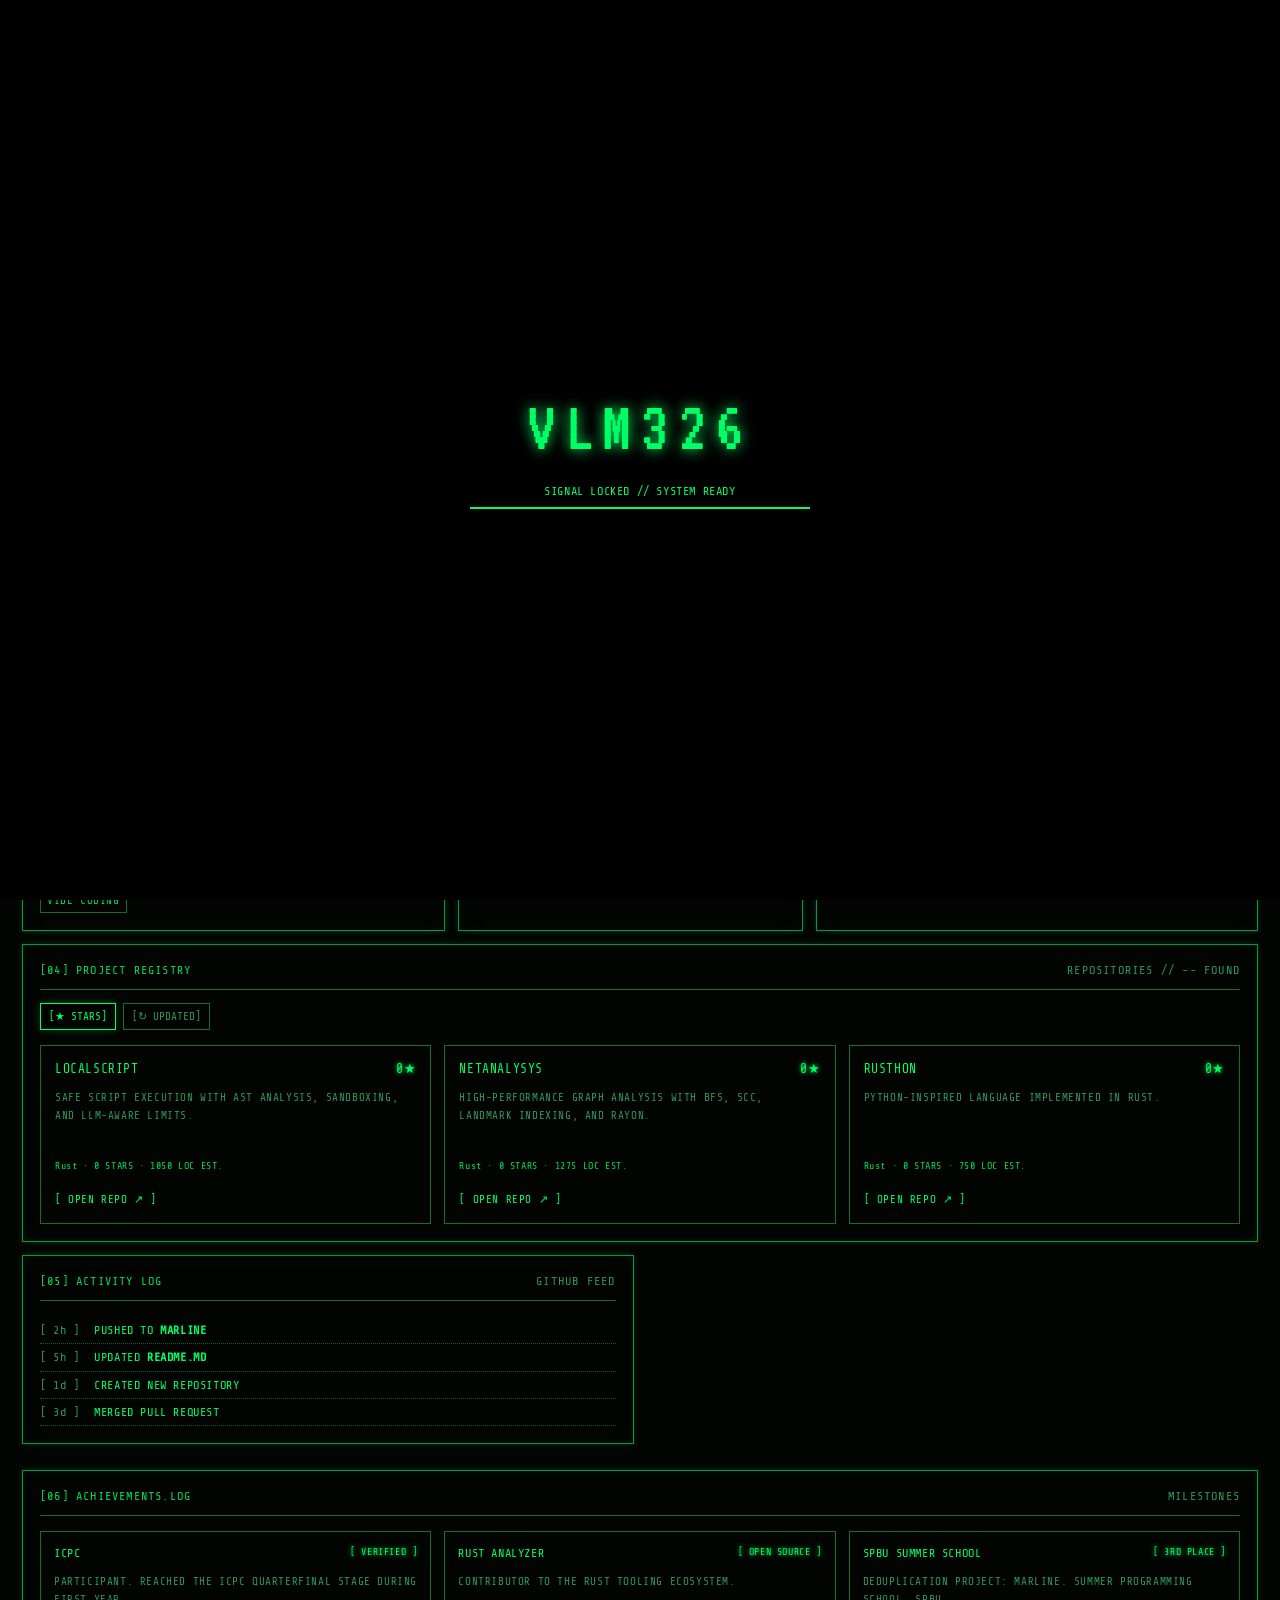
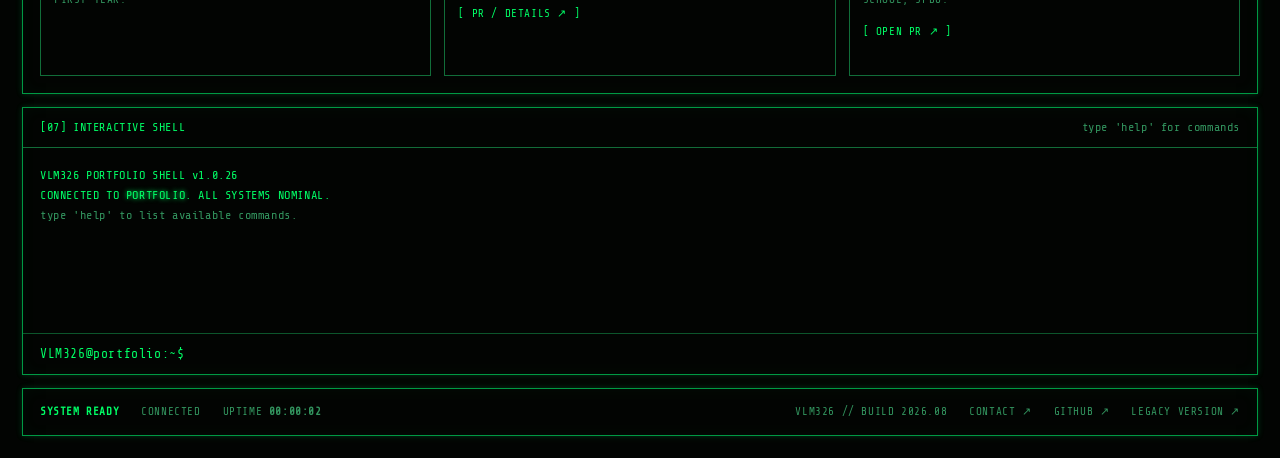
==== frontend/index.html @ 7be4714b "Build CRT terminal portfolio experience" ====
<!doctype html>
<html lang="en">

<head>
    <meta charset="UTF-8">
    <meta name="viewport" content="width=device-width, initial-scale=1.0">
    <meta name="theme-color" content="#020402">
    <title>VLM326 // PORTFOLIO TERMINAL</title>
    <link rel="preconnect" href="https://fonts.googleapis.com">
    <link rel="preconnect" href="https://fonts.gstatic.com" crossorigin>
    <link href="https://fonts.googleapis.com/css2?family=Share+Tech+Mono&family=VT323&display=swap" rel="stylesheet">
    <link rel="stylesheet" href="terminal.css">
</head>

<body>
    <div class="boot" id="boot" aria-label="System boot sequence">
        <div class="boot__logo">VLM326</div>
        <div class="boot__line" id="bootLine">INITIALIZING DISPLAY...</div>
        <div class="boot__bar"><span></span></div>
    </div>

    <main class="crt-shell" id="top">
        <div class="crt-shell__glass" aria-hidden="true"></div>
        <div class="crt-shell__noise" aria-hidden="true"></div>
        <div class="screen">
            <header class="topbar terminal-box">
                <div class="topbar__meta">
                    <span>VLM326 WORKSTATION</span>
                    <span>TTY0 // SECURE LINK</span>
                </div>
                <div class="topbar__brand" aria-label="VLM326 portfolio">VLM326</div>
                <div class="topbar__status"><i class="status-dot"></i> ONLINE <span class="hide-small">//</span> <span
                        id="clock">00:00:00</span> <a class="legacy-link" href="legacy/">LEGACY VERSION</a></div>
            </header>

            <section class="hero terminal-box" id="about">
                <div class="hero__identity">
                    <div class="eyebrow">[ SYSTEM PROFILE / USER 326 ]</div>
                    <pre class="ascii-name" aria-label="VLM326">
 █████   █████ █████       ██████   ██████  ████████   ████████   ████████ 
▒▒███   ▒▒███ ▒▒███       ▒▒██████ ██████  ███▒▒▒▒███ ███▒▒▒▒███ ███▒▒▒▒███
 ▒███    ▒███  ▒███        ▒███▒█████▒███ ▒▒▒    ▒███▒▒▒    ▒███▒███   ▒▒▒ 
 ▒███    ▒███  ▒███        ▒███▒▒███ ▒███    ██████▒    ███████ ▒█████████ 
 ▒▒███   ███   ▒███        ▒███ ▒▒▒  ▒███   ▒▒▒▒▒▒███  ███▒▒▒▒  ▒███▒▒▒▒███
  ▒▒▒█████▒    ▒███      █ ▒███      ▒███  ███   ▒███ ███      █▒███   ▒███
    ▒▒███      ███████████ █████     █████▒▒████████ ▒██████████▒▒████████ 
     ▒▒▒      ▒▒▒▒▒▒▒▒▒▒▒ ▒▒▒▒▒     ▒▒▒▒▒  ▒▒▒▒▒▒▒▒  ▒▒▒▒▒▒▒▒▒▒  ▒▒▒▒▒▒▒▒  
                                                                           
                                                                           
                                                                           </pre>
                    <p class="hero__role">RUST DEVELOPER <span>/</span> RESEARCHER <span>/</span> LINUX ENTHUSIAST</p>
                    <p class="hero__copy">SYSTEMS SOFTWARE, LANGUAGE TOOLS, AND STORAGE RESEARCH.<br>BUILDING SMALL
                        MACHINES THAT DO ONE THING WELL.</p>
                    <div class="hero__actions">
                        <a href="#projects" class="terminal-button">[ VIEW PROJECTS ]</a>
                        <a href="https://github.com/Vlm326" target="_blank" rel="noreferrer"
                            class="terminal-button terminal-button--quiet">[ GITHUB ↗ ]</a>
                    </div>
                </div>
                <div class="stats" aria-label="GitHub statistics">
                    <div class="panel-title">GITHUB / REMOTE STATUS</div>
                    <dl>
                        <div>
                            <dt>CONNECTION</dt>
                            <dd class="live-value">ONLINE</dd>
                        </div>
                        <div>
                            <dt>REPOSITORIES</dt>
                            <dd id="repoCount">--</dd>
                        </div>
                        <div>
                            <dt>FOLLOWERS</dt>
                            <dd id="followers">--</dd>
                        </div>
                        <div>
                            <dt>PUBLIC GISTS</dt>
                            <dd id="gists">--</dd>
                        </div>
                        <div>
                            <dt>LAST SYNC</dt>
                            <dd id="lastSync">03/08/2026</dd>
                        </div>
                    </dl>
                    <div class="stats__footer"><span class="pulse"></span> API CACHE: <span
                            id="apiState">CONNECTING</span></div>
                </div>
            </section>

            <nav class="menu terminal-box" aria-label="Terminal navigation">
                <div class="panel-title">COMMAND INDEX</div>
                <div class="menu__items">
                    <a href="#about"><b>[1]</b> ABOUT</a>
                    <a href="#projects"><b>[2]</b> PROJECTS</a>
                    <a href="#skills"><b>[4]</b> SKILLS</a>
                    <a href="#activity"><b>[5]</b> ACTIVITY</a>
                    <a href="#achievements"><b>[6]</b> ACHIEVEMENTS</a>
                    <a href="#contact"><b>[7]</b> CONTACT</a>
                    <a href="#terminal"><b>[8]</b> TERMINAL</a>
                </div>
            </nav>

            <div class="dashboard-grid">
                <section class="panel terminal-box" id="skills">
                    <div class="panel-title">[01] SYSTEM INFO</div>
                    <div class="key-value">
                        <p><span>HOSTNAME</span> portfolio</p>
                        <p><span>USER</span> VLM326</p>
                        <p><span>SHELL</span> zsh</p>
                        <p><span>OS</span> Fedora Linux</p>
                        <p><span>EDITOR</span> VS Code</p>
                        <p><span>LOCATION</span> Saint Petersburg</p>
                    </div>
                    <div class="subheading">LANGUAGES / TOOLS</div>
                    <div class="skill-list">
                        <span>RUST</span><span>C</span><span>GO</span><span>PYTHON</span><span>KOTLIN</span><span>OCAML</span><span>SQL</span><span>VIBE
                            CODING</span>
                    </div>
                </section>

                <section class="panel monitor terminal-box" aria-label="Developer monitor">
                    <div class="panel-title">[02] DEVELOPER MONITOR</div>
                    <div class="monitor-grid">
                        <div><span>GITHUB ACTIVITY</span><b id="monitorActivity">SYNCING</b></div>
                        <div><span>LAST COMMIT</span><b id="lastCommit">--</b></div>
                        <div><span>CONTRIBUTIONS</span><b id="contributions">PUBLIC FEED</b></div>
                        <div><span>REPOSITORIES</span><b id="monitorRepos">--</b></div>
                        <div><span>API CACHE</span><b id="monitorCache">COLD</b></div>
                        <div><span>UPTIME</span><b id="uptime">000:00:00:00</b></div>
                    </div>
                    <div class="monitor__readout"><span>REMOTE: github.com/Vlm326</span><strong
                            id="monitorSync">WAITING</strong></div>
                </section>

                <section class="panel terminal-box about-panel">
                    <div class="panel-title">[03] ABOUT.TXT</div>
                    <p>SOFTWARE ENGINEERING STUDENT. I LIKE FAST CODE, CLEAR ABSTRACTIONS, AND UNIX SYSTEMS THAT CAN BE
                        EXPLAINED LINE BY LINE.</p>
                    <p class="dim">CURRENTLY EXPLORING:</p>
                    <ul class="prompt-list">
                        <li>FILE SYSTEMS &amp; DEDUPLICATION</li>
                        <li>COMPILER CONSTRUCTION</li>
                        <li>PARALLEL ALGORITHMS</li>
                    </ul>
                </section>
            </div>

            <section class="section-block terminal-box" id="projects">
                <div class="section-heading"><span>[04] PROJECT REGISTRY</span><span class="dim">REPOSITORIES // <span
                            id="projectCount">--</span> FOUND</span></div>
                <div class="registry-controls" role="group" aria-label="Project sorting"><button
                        class="sort-button is-active" data-sort="stars">[★ STARS]</button><button class="sort-button"
                        data-sort="updated">[↻ UPDATED]</button></div>
                <div class="project-grid" id="projectGrid">
                    <article class="project-card">
                        <div class="project-card__top"><span>LOCAL_SCRIPT</span><span class="live-value">ACTIVE</span>
                        </div>
                        <p>SAFE SCRIPT EXECUTION WITH AST ANALYSIS, SANDBOXING, AND LLM-AWARE LIMITS.</p>
                        <div class="project-card__tags">RUST · PYTHON · LUA</div><a
                            href="https://github.com/Vlm326/LocalScript" target="_blank" rel="noreferrer">[ OPEN REPO ↗
                            ]</a>
                    </article>
                    <article class="project-card">
                        <div class="project-card__top"><span>NETANALYSIS</span><span class="live-value">STABLE</span>
                        </div>
                        <p>HIGH-PERFORMANCE GRAPH ANALYSIS WITH BFS, SCC, LANDMARK INDEXING, AND RAYON.</p>
                        <div class="project-card__tags">RUST · RAYON · GRAPHS</div><a
                            href="https://github.com/Vlm326/NetAnalysys" target="_blank" rel="noreferrer">[ OPEN REPO ↗
                            ]</a>
                    </article>
                    <article class="project-card">
                        <div class="project-card__top"><span>RUSTHON</span><span class="live-value">BUILDING</span>
                        </div>
                        <p>PYTHON-INSPIRED LANGUAGE IMPLEMENTED IN RUST. LEXER, PARSER, AST, INTERPRETER.</p>
                        <div class="project-card__tags">RUST · PARSER · AST</div><a
                            href="https://github.com/Vlm326/Rusthon" target="_blank" rel="noreferrer">[ OPEN REPO ↗
                            ]</a>
                    </article>
                </div>
            </section>

            <div class="lower-grid">
                <section class="section-block terminal-box" id="activity">
                    <div class="section-heading"><span>[05] ACTIVITY LOG</span><span class="dim">GITHUB FEED</span>
                    </div>
                    <div class="activity" id="activityFeed">
                        <p><time>[ 2h ]</time> PUSHED TO <b>MARLINE</b></p>
                        <p><time>[ 5h ]</time> UPDATED <b>README.MD</b></p>
                        <p><time>[ 1d ]</time> CREATED NEW REPOSITORY</p>
                        <p><time>[ 3d ]</time> MERGED PULL REQUEST</p>
                    </div>
                </section>
                <section class="section-block terminal-box achievements" id="achievements">
                    <div class="section-heading"><span>[06] ACHIEVEMENTS.LOG</span><span class="dim">MILESTONES</span>
                    </div>
                    <div class="achievement-list">
                        <article>
                            <div class="achievement-title"><span>ICPC</span><span class="live-value">[ VERIFIED ]</span>
                            </div>
                            <p>PARTICIPANT. REACHED THE ICPC QUARTERFINAL STAGE DURING FIRST YEAR.</p>
                        </article>
                        <article>
                            <div class="achievement-title"><span>RUST ANALYZER</span><span class="live-value">[ OPEN
                                    SOURCE ]</span></div>
                            <p>CONTRIBUTOR TO THE RUST TOOLING ECOSYSTEM.</p><a
                                href="https://github.com/rust-lang/rust-analyzer/pulls?q=is%3Apr+author%3AVlm326"
                                target="_blank" rel="noreferrer">[ PR / DETAILS ↗ ]</a>
                        </article>
                        <article>
                            <div class="achievement-title"><span>SPBU SUMMER SCHOOL</span><span class="live-value">[ 3RD
                                    PLACE ]</span></div>
                            <p>DEDUPLICATION PROJECT: MARLINE. SUMMER PROGRAMMING SCHOOL, SPBU.</p><a
                                href="https://github.com/admitrievtsev/marline/pull/2" target="_blank"
                                rel="noreferrer">[ OPEN PR ↗ ]</a>
                        </article>
                    </div>
                </section>
            </div>

            <section class="terminal-window terminal-box" id="terminal">
                <div class="terminal-window__bar"><span>[07] INTERACTIVE SHELL</span><span class="dim">type 'help' for
                        commands</span></div>
                <div class="terminal-output" id="terminalOutput" aria-live="polite">
                    <p>VLM326 PORTFOLIO SHELL v1.0.26</p>
                    <p>CONNECTED TO <span class="live-value">PORTFOLIO</span>. ALL SYSTEMS NOMINAL.</p>
                    <p class="dim">type 'help' to list available commands.</p>
                </div>
                <form class="terminal-input" id="terminalForm"><label
                        for="commandInput">VLM326@portfolio:~$</label><input id="commandInput" autocomplete="off"
                        spellcheck="false" aria-label="Terminal command"><span class="fake-cursor"
                        aria-hidden="true"></span></form>
            </section>

            <footer class="footer terminal-box" id="contact">
                <div><strong>SYSTEM READY</strong><span>CONNECTED</span><span>UPTIME <b
                            id="footerUptime">000:00:00</b></span></div>
                <div><span>VLM326 // BUILD 2026.08</span><a href="mailto:morozvv75@gmail.com">CONTACT ↗</a><a
                        href="https://github.com/Vlm326" target="_blank" rel="noreferrer">GITHUB ↗</a><a
                        href="legacy/">LEGACY VERSION ↗</a></div>
            </footer>
        </div>
    </main>
    <script src="app.js"></script>
</body>

</html>
---- frontend/terminal.css ----
:root {
    --bg: #020402;
    --screen: #061009;
    --green: #00ff66;
    --green-2: #00dd55;
    --line: #009944;
    --dim: #32945e;
    --glow: rgba(0, 255, 120, .25);
    font-family: "Share Tech Mono", ui-monospace, monospace;
    color: var(--green)
}

* {
    box-sizing: border-box
}

html {
    scroll-behavior: smooth
}

body {
    margin: 0;
    background: #000;
    color: var(--green);
    font-size: 15px;
    line-height: 1.4;
    letter-spacing: .04em
}

a {
    color: inherit;
    text-decoration: none
}

button,
input {
    font: inherit;
    color: inherit
}

.boot {
    position: fixed;
    z-index: 20;
    inset: 0;
    background: #000;
    display: grid;
    place-content: center;
    padding: 24px;
    color: var(--green);
    transition: opacity .7s, visibility .7s
}

.boot.is-hidden {
    opacity: 0;
    visibility: hidden
}

.boot__logo {
    font: 72px VT323, monospace;
    text-align: center;
    text-shadow: 0 0 14px var(--green);
    letter-spacing: .12em
}

.boot__line {
    margin: 20px 0 8px;
    text-align: center;
    font-size: 12px
}

.boot__bar {
    height: 2px;
    background: #063b1c;
    width: min(340px, 70vw)
}

.boot__bar span {
    display: block;
    height: 100%;
    background: var(--green);
    width: 0;
    animation: bootbar 2.1s steps(10) forwards
}

.crt-shell {
    min-height: 100vh;
    padding: 22px;
    background: var(--bg);
    position: relative;
    overflow: hidden
}

.crt-shell__glass,
.crt-shell__noise {
    position: fixed;
    inset: 0;
    pointer-events: none;
    z-index: 10
}

.crt-shell__glass {
    box-shadow: inset 0 0 12vw #000, inset 0 0 2px var(--green);
    border-radius: 3% / 2%;
    background: radial-gradient(ellipse at center, transparent 58%, rgba(0, 0, 0, .42) 100%);
    opacity: .8
}

.crt-shell__noise {
    opacity: .06;
    background: repeating-linear-gradient(0deg, transparent 0 2px, #baffca 3px, transparent 4px);
    mix-blend-mode: screen;
    animation: scan 8s linear infinite
}

.screen {
    position: relative;
    max-width: 1480px;
    margin: auto;
    animation: flicker 7s infinite
}

.terminal-box {
    border: 1px solid var(--line);
    box-shadow: 0 0 7px rgba(0, 255, 102, .12), inset 0 0 16px rgba(0, 255, 102, .035);
    position: relative
}

.terminal-box:before {
    content: "";
    position: absolute;
    inset: -1px;
    pointer-events: none;
    box-shadow: 0 0 5px var(--glow);
    opacity: .35
}

.topbar {
    min-height: 73px;
    padding: 11px 18px;
    display: grid;
    grid-template-columns: 1fr auto 1fr;
    align-items: center
}

.topbar__meta,
.topbar__status {
    font-size: 11px;
    color: var(--dim);
    display: flex;
    gap: 9px;
    align-items: center
}

.topbar__status {
    justify-content: flex-end
}

.topbar__brand {
    font: 42px VT323, monospace;
    letter-spacing: .16em;
    text-shadow: 0 0 8px var(--green)
}

.status-dot,
.pulse {
    width: 7px;
    height: 7px;
    border-radius: 50%;
    background: var(--green);
    box-shadow: 0 0 7px var(--green);
    display: inline-block;
    animation: blink 1.5s steps(2) infinite
}

.hero {
    margin-top: 13px;
    padding: 24px;
    display: grid;
    grid-template-columns: minmax(0, 1.55fr) minmax(260px, .75fr);
    gap: 36px;
    min-height: 316px
}

.eyebrow,
.panel-title,
.section-heading {
    font-size: 12px;
    color: var(--green-2);
    letter-spacing: .1em
}

.ascii-name {
    font: clamp(8px, 1.1vw, 16px)/1.05 "Share Tech Mono", monospace;
    color: var(--green);
    text-shadow: 0 0 9px var(--green);
    margin: 22px 0 17px;
    white-space: pre;
    overflow: hidden
}

.hero__role {
    font-size: 15px;
    letter-spacing: .12em
}

.hero__role span {
    color: var(--dim);
    margin: 0 7px
}

.hero__copy {
    font-size: 12px;
    color: var(--dim);
    line-height: 1.75;
    margin-top: 22px
}

.hero__actions {
    display: flex;
    gap: 20px;
    margin-top: 25px
}

.terminal-button {
    display: inline-block;
    border: 1px solid var(--line);
    padding: 7px 13px;
    font-size: 12px;
    transition: .15s
}

.terminal-button:hover,
.terminal-button:focus,
.menu a:hover,
.menu a:focus {
    background: var(--green);
    color: var(--bg);
    box-shadow: 0 0 14px var(--glow);
    outline: none
}

.terminal-button--quiet {
    color: var(--dim);
    border-color: #126f3b
}

.stats {
    border-left: 1px dashed #147a40;
    padding-left: 25px
}

.stats dl {
    margin: 20px 0 25px
}

.stats dl div {
    display: flex;
    justify-content: space-between;
    border-bottom: 1px dotted #105b30;
    padding: 6px 0;
    font-size: 12px
}

.stats dt {
    color: var(--dim)
}

.stats dd {
    margin: 0
}

.live-value {
    color: var(--green);
    text-shadow: 0 0 5px var(--green)
}

.stats__footer {
    font-size: 11px;
    color: var(--dim)
}

.pulse {
    margin-right: 7px
}

.menu {
    margin-top: 13px;
    padding: 13px 18px;
    display: flex;
    align-items: center;
    gap: 30px
}

.menu__items {
    display: flex;
    gap: 24px;
    flex-wrap: wrap;
    font-size: 12px
}

.menu a {
    padding: 3px 5px;
    color: var(--green-2)
}

.menu a b {
    color: var(--dim);
    margin-right: 5px
}

.dashboard-grid {
    display: grid;
    grid-template-columns: 1.1fr .9fr 1.15fr;
    gap: 13px;
    margin-top: 13px
}

.panel {
    padding: 17px;
    min-height: 275px
}

.key-value {
    margin: 17px 0
}

.key-value p {
    display: flex;
    justify-content: space-between;
    border-bottom: 1px dotted #105b30;
    margin: 0;
    padding: 4px 0;
    font-size: 12px
}

.key-value span,
.dim {
    color: var(--dim)
}

.subheading {
    font-size: 11px;
    color: var(--dim);
    border-top: 1px solid #126c38;
    padding-top: 13px
}

.skill-list {
    display: flex;
    flex-wrap: wrap;
    gap: 7px;
    margin-top: 10px;
    color: var(--green-2);
    font-size: 11px
}

.skill-list span {
    border: 1px solid #126c38;
    padding: 3px 6px
}

.meter {
    margin: 19px 0
}

.meter div {
    display: flex;
    justify-content: space-between;
    font-size: 12px
}

.meter b {
    font-weight: normal;
    color: var(--green-2)
}

progress {
    display: block;
    width: 100%;
    height: 10px;
    margin-top: 5px;
    border: 1px solid #126c38;
    background: #031a0c;
    accent-color: var(--green)
}

progress::-webkit-progress-bar {
    background: #031a0c
}

progress::-webkit-progress-value {
    background: var(--green);
    box-shadow: 0 0 7px var(--green)
}

.monitor__readout {
    display: flex;
    justify-content: space-between;
    font-size: 11px;
    margin-top: 15px;
    color: var(--dim)
}

.monitor__readout strong {
    color: var(--green);
    font-weight: normal
}

.about-panel p {
    font-size: 12px;
    margin: 18px 0;
    line-height: 1.7
}

.prompt-list {
    padding-left: 18px;
    color: var(--green-2);
    font-size: 12px;
    line-height: 2
}

.prompt-list li::marker {
    content: ">  ";
    color: var(--dim)
}

.section-block {
    margin-top: 13px;
    padding: 17px
}

.section-heading {
    display: flex;
    justify-content: space-between;
    border-bottom: 1px solid #126c38;
    padding-bottom: 10px
}

.project-grid {
    display: grid;
    grid-template-columns: repeat(3, 1fr);
    gap: 13px;
    margin-top: 15px
}

.project-card {
    border: 1px solid #116d39;
    padding: 14px;
    min-height: 175px;
    transition: .2s
}

.project-card:hover {
    border-color: var(--green);
    box-shadow: 0 0 14px var(--glow);
    transform: translateY(-2px)
}

.project-card__top {
    display: flex;
    justify-content: space-between;
    font-size: 13px
}

.project-card p {
    color: var(--dim);
    font-size: 11px;
    line-height: 1.65;
    min-height: 55px
}

.project-card__tags {
    font-size: 10px;
    color: var(--green-2);
    margin: 15px 0
}

.project-card a {
    font-size: 11px
}

.lower-grid {
    display: grid;
    grid-template-columns: 1fr 1fr;
    gap: 13px
}

.tree {
    margin-top: 16px;
    display: grid;
    gap: 6px;
    font-size: 12px
}

.tree-row {
    background: none;
    border: 0;
    text-align: left;
    color: var(--green-2);
    padding: 1px 0;
    cursor: pointer
}

.tree-row:hover {
    color: var(--green);
    text-shadow: 0 0 7px var(--green)
}

.tree-row--folder {
    color: var(--green);
    font-weight: bold
}

.activity {
    font-size: 12px;
    margin-top: 16px;
    line-height: 2.2
}

.activity p {
    border-bottom: 1px dotted #105b30;
    margin: 0
}

.activity time {
    color: var(--dim);
    margin-right: 8px
}

.terminal-window {
    margin-top: 13px;
    min-height: 260px;
    padding: 0
}

.terminal-window__bar {
    display: flex;
    justify-content: space-between;
    padding: 11px 17px;
    border-bottom: 1px solid #126c38;
    font-size: 12px
}

.terminal-output {
    padding: 16px 17px 6px;
    min-height: 185px;
    font-size: 12px
}

.terminal-output p {
    margin: 3px 0
}

.terminal-input {
    display: flex;
    padding: 10px 17px;
    border-top: 1px solid #0c552b;
    align-items: center;
    font-size: 13px;
    cursor: text
}

.terminal-input label {
    white-space: nowrap
}

.terminal-input input {
    background: none;
    border: 0;
    outline: 0;
    min-width: 0;
    flex: 1;
    margin-left: 8px;
    color: var(--green);
    caret-color: var(--green);
    text-transform: lowercase
}

.fake-cursor {
    width: 8px;
    height: 16px;
    background: var(--green);
    display: none;
    animation: blink 1s steps(2) infinite
}

.footer {
    display: flex;
    justify-content: space-between;
    gap: 20px;
    margin-top: 13px;
    padding: 15px 17px;
    font-size: 11px;
    color: var(--dim)
}

.footer div {
    display: flex;
    gap: 22px;
    flex-wrap: wrap
}

.footer strong {
    color: var(--green)
}

.footer a:hover {
    color: var(--green);
    text-shadow: 0 0 5px var(--green)
}

@keyframes bootbar {
    to {
        width: 100%
    }
}

@keyframes blink {
    50% {
        opacity: 0
    }
}

@keyframes flicker {

    0%,
    100% {
        opacity: 1
    }

    49% {
        opacity: .985
    }

    50% {
        opacity: .97
    }

    51% {
        opacity: 1
    }

    75% {
        opacity: .99
    }
}

@keyframes scan {
    to {
        background-position: 0 100px
    }
}

@media (prefers-reduced-motion:reduce) {

    *,
    *:before,
    *:after {
        animation-duration: .01ms !important;
        animation-iteration-count: 1 !important;
        scroll-behavior: auto !important
    }
}

@media(max-width:850px) {
    .crt-shell {
        padding: 10px
    }

    .topbar {
        grid-template-columns: 1fr auto;
        gap: 5px
    }

    .topbar__meta {
        grid-column: 1/-1;
        justify-content: space-between
    }

    .topbar__brand {
        font-size: 36px
    }

    .hero {
        grid-template-columns: 1fr;
        gap: 20px
    }

    .stats {
        border-left: 0;
        border-top: 1px dashed #147a40;
        padding: 17px 0 0
    }

    .dashboard-grid,
    .project-grid {
        grid-template-columns: 1fr
    }

    .panel {
        min-height: auto
    }

    .menu {
        display: block
    }

    .menu__items {
        margin-top: 10px;
        gap: 9px 15px
    }

    .lower-grid {
        grid-template-columns: 1fr
    }

    .ascii-name {
        font-size: clamp(5px, 1.5vw, 12px)
    }

    .footer {
        display: block
    }

    .footer div+div {
        margin-top: 10px
    }
}

@media(max-width:480px) {
    body {
        font-size: 13px
    }

    .crt-shell {
        padding: 5px
    }

    .topbar {
        padding: 9px 10px
    }

    .topbar__meta {
        font-size: 9px
    }

    .topbar__brand {
        font-size: 31px
    }

    .hero,
    .section-block,
    .panel {
        padding: 13px
    }

    .hero__role {
        font-size: 11px;
        line-height: 1.8
    }

    .hero__role span {
        margin: 0 2px
    }

    .hero__actions {
        gap: 7px;
        flex-wrap: wrap
    }

    .menu {
        padding: 11px
    }

    .menu__items {
        display: grid;
        grid-template-columns: 1fr 1fr
    }

    .section-heading {
        font-size: 10px
    }

    .section-heading .dim {
        display: none
    }

    .terminal-window__bar {
        font-size: 10px
    }

    .terminal-window__bar .dim {
        display: none
    }

    .footer div {
        gap: 10px
    }

    .hide-small {
        display: none
    }
}

.legacy-link {
    color: var(--dim);
    font-size: 10px;
    margin-left: 8px;
    border-bottom: 1px dotted var(--dim)
}

.legacy-link:hover {
    color: var(--green);
    text-shadow: 0 0 6px var(--green)
}

.monitor-grid {
    display: grid;
    grid-template-columns: 1fr 1fr;
    gap: 0 15px;
    margin-top: 15px
}

.monitor-grid div {
    display: flex;
    flex-direction: column;
    gap: 3px;
    min-width: 0;
    padding: 9px 0;
    border-bottom: 1px dotted #105b30
}

.monitor-grid span {
    color: var(--dim);
    font-size: 10px
}

.monitor-grid b {
    overflow: hidden;
    color: var(--green-2);
    font-size: 12px;
    font-weight: normal;
    text-overflow: ellipsis;
    white-space: nowrap
}

.registry-controls {
    display: flex;
    flex-wrap: wrap;
    gap: 7px;
    margin-top: 13px
}

.sort-button {
    border: 1px solid #126c38;
    background: transparent;
    color: var(--dim);
    cursor: pointer;
    font-size: 11px;
    padding: 5px 8px
}

.sort-button:hover,
.sort-button:focus,
.sort-button.is-active {
    border-color: var(--green);
    color: var(--green);
    box-shadow: 0 0 8px var(--glow);
    outline: none
}

.achievements {
    grid-column: 1 / -1
}

.achievement-list {
    display: grid;
    grid-template-columns: repeat(3, 1fr);
    gap: 13px;
    margin-top: 15px
}

.achievement-list article {
    border: 1px solid #116d39;
    min-height: 145px;
    padding: 13px
}

.achievement-title {
    display: flex;
    justify-content: space-between;
    gap: 10px;
    font-size: 12px
}

.achievement-title .live-value {
    font-size: 10px;
    white-space: nowrap
}

.achievement-list p {
    color: var(--dim);
    font-size: 11px;
    line-height: 1.65
}

.achievement-list a {
    font-size: 11px
}

.terminal-output {
    max-height: 250px;
    overflow-y: auto;
    scrollbar-color: var(--line) #031a0c;
    scrollbar-width: thin
}

.terminal-command {
    color: var(--green-2);
    font-weight: bold
}

.terminal-separator {
    border-top: 1px dotted #105b30;
    margin: 11px 0 8px;
    opacity: .8
}

@media(max-width:850px) {
    .achievement-list {
        grid-template-columns: 1fr
    }
}

@media(max-width:480px) {
    .topbar__status {
        flex-wrap: wrap;
        justify-content: flex-end
    }

    .legacy-link {
        width: 100%;
        margin-left: 0;
        text-align: right
    }

    .monitor-grid {
        grid-template-columns: 1fr
    }

    .registry-controls {
        display: grid;
        grid-template-columns: 1fr 1fr
    }

    .sort-button {
        padding: 6px 3px;
        font-size: 9px
    }

    .terminal-input {
        align-items: flex-start;
        flex-wrap: wrap
    }

    .terminal-input input {
        flex-basis: 100%;
        margin: 5px 0 0;
        min-height: 24px
    }
}
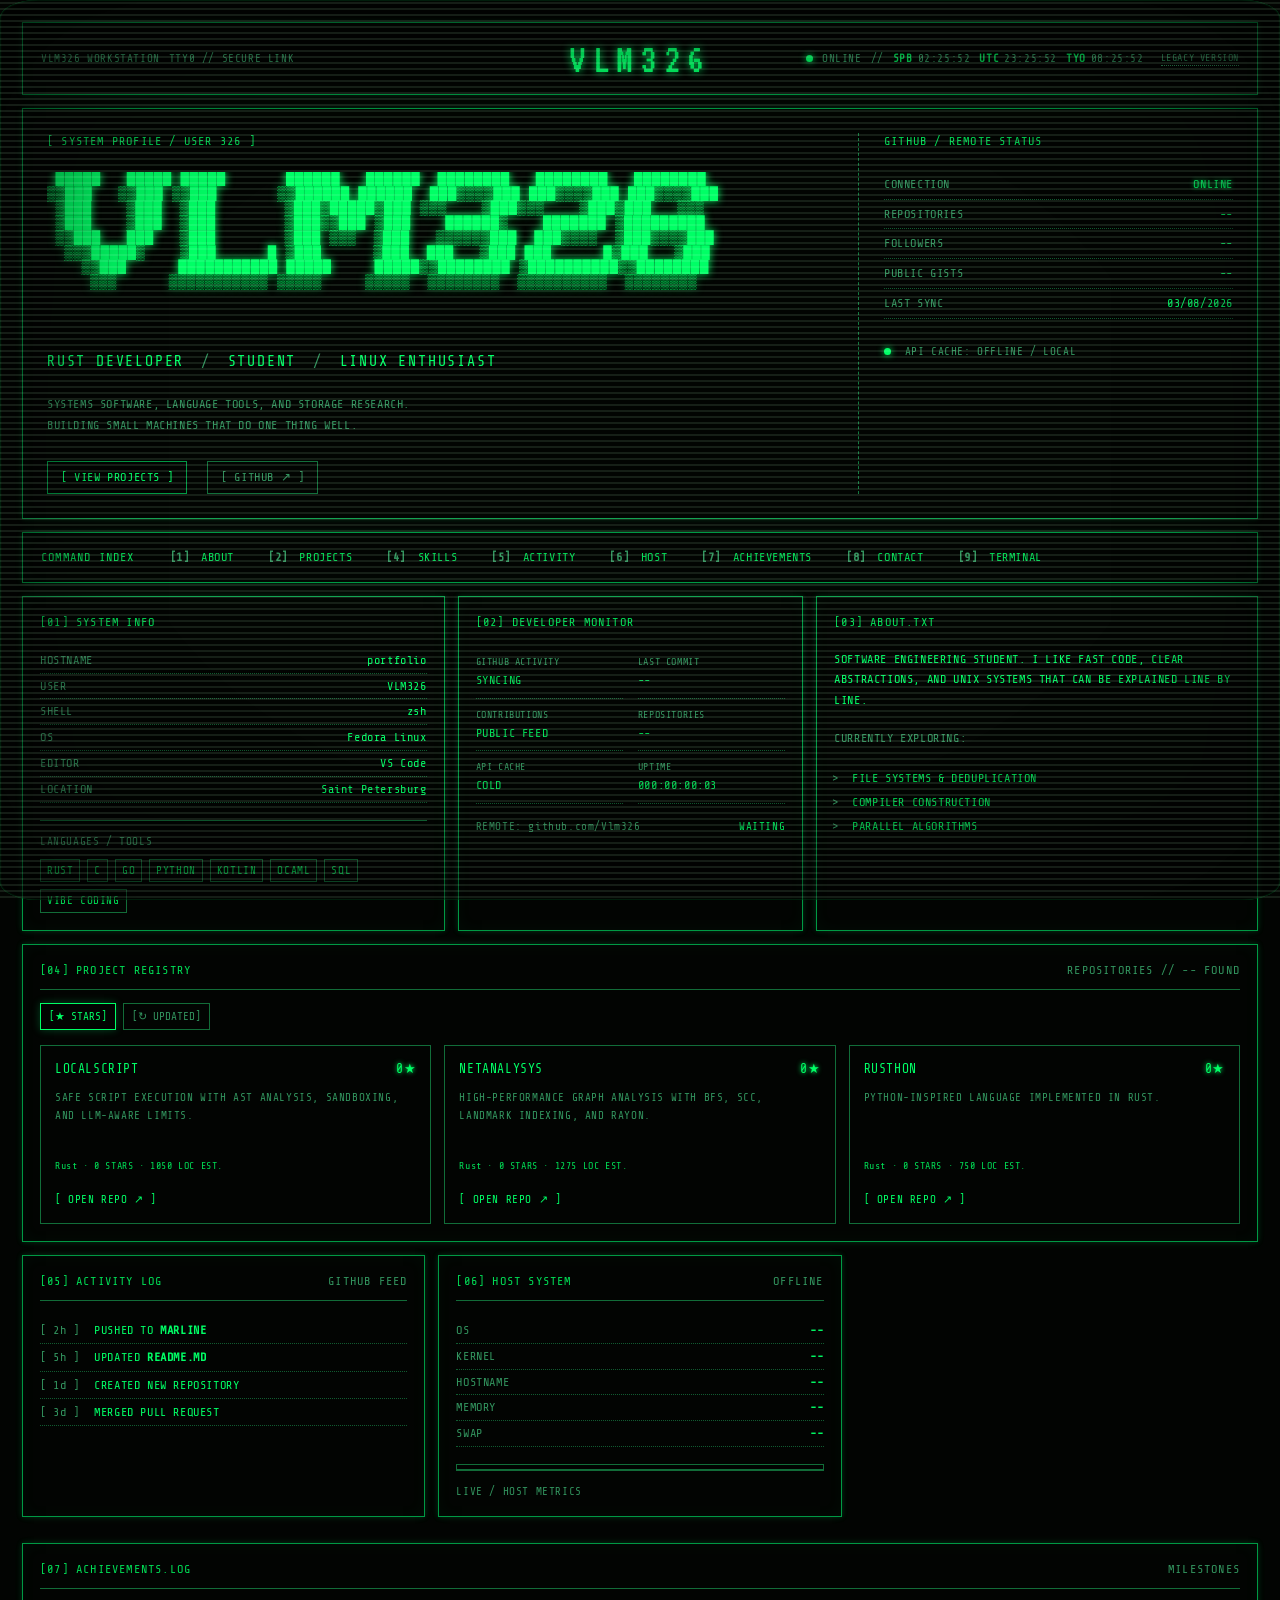
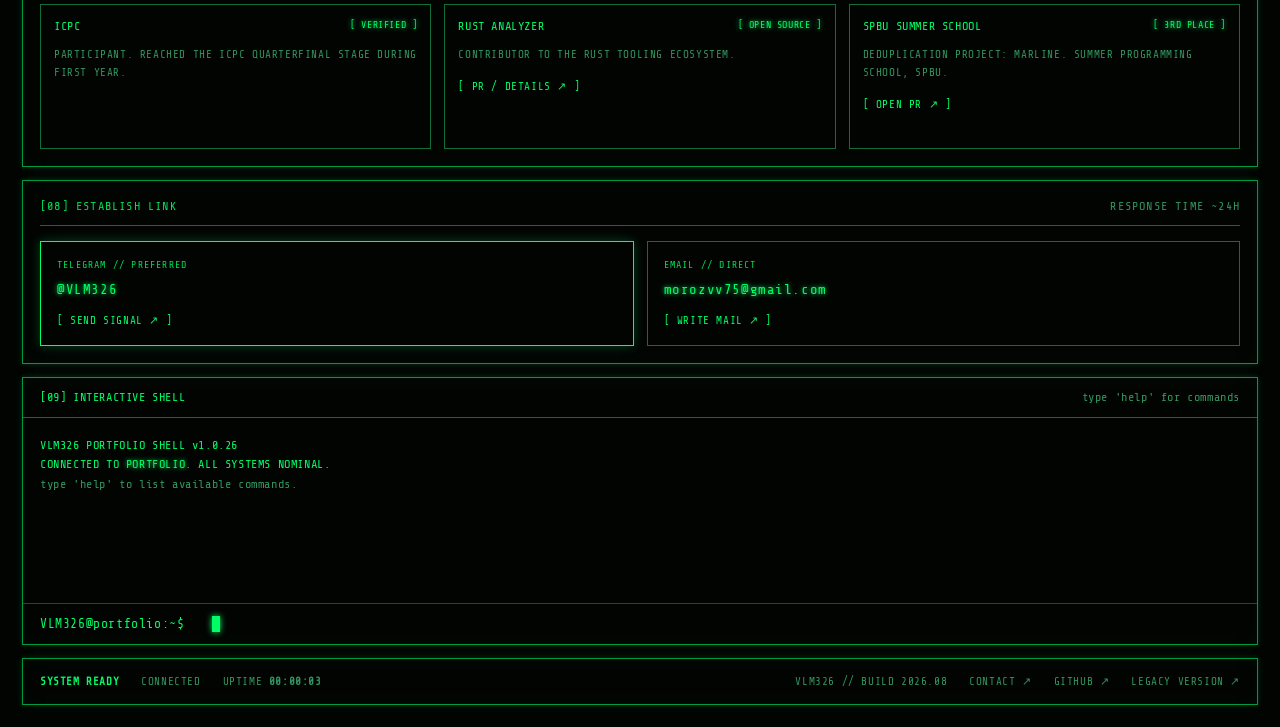
==== commit 83d1117c: "Polish terminal UI and screen glitch effects" ====
--- a/frontend/index.html
+++ b/frontend/index.html
@@ -30,7 +30,10 @@
                 </div>
                 <div class="topbar__brand" aria-label="VLM326 portfolio">VLM326</div>
                 <div class="topbar__status"><i class="status-dot"></i> ONLINE <span class="hide-small">//</span> <span
-                        id="clock">00:00:00</span> <a class="legacy-link" href="legacy/">LEGACY VERSION</a></div>
+                        class="clock-group"><b>SPB</b><span id="clock">00:00:00</span></span><span
+                        class="clock-group hide-small"><b>UTC</b><span id="clockUtc">00:00:00</span></span><span
+                        class="clock-group hide-small"><b>TYO</b><span id="clockTokyo">00:00:00</span></span> <a
+                        class="legacy-link" href="legacy/">LEGACY VERSION</a></div>
             </header>
 
             <section class="hero terminal-box" id="about">
@@ -48,7 +51,7 @@
                                                                            
                                                                            
                                                                            </pre>
-                    <p class="hero__role">RUST DEVELOPER <span>/</span> RESEARCHER <span>/</span> LINUX ENTHUSIAST</p>
+                    <p class="hero__role">RUST DEVELOPER <span>/</span> STUDENT <span>/</span> LINUX ENTHUSIAST</p>
                     <p class="hero__copy">SYSTEMS SOFTWARE, LANGUAGE TOOLS, AND STORAGE RESEARCH.<br>BUILDING SMALL
                         MACHINES THAT DO ONE THING WELL.</p>
                     <div class="hero__actions">
@@ -93,9 +96,10 @@
                     <a href="#projects"><b>[2]</b> PROJECTS</a>
                     <a href="#skills"><b>[4]</b> SKILLS</a>
                     <a href="#activity"><b>[5]</b> ACTIVITY</a>
-                    <a href="#achievements"><b>[6]</b> ACHIEVEMENTS</a>
-                    <a href="#contact"><b>[7]</b> CONTACT</a>
-                    <a href="#terminal"><b>[8]</b> TERMINAL</a>
+                    <a href="#hostSystem"><b>[6]</b> HOST</a>
+                    <a href="#achievements"><b>[7]</b> ACHIEVEMENTS</a>
+                    <a href="#contact"><b>[8]</b> CONTACT</a>
+                    <a href="#terminal"><b>[9]</b> TERMINAL</a>
                 </div>
             </nav>
 
@@ -189,8 +193,21 @@
                         <p><time>[ 3d ]</time> MERGED PULL REQUEST</p>
                     </div>
                 </section>
+                <section class="section-block terminal-box" id="hostSystem">
+                    <div class="section-heading"><span>[06] HOST SYSTEM</span><span class="dim" id="hostSync">LINKING
+                        ...</span></div>
+                    <div class="key-value">
+                        <p><span>OS</span><b id="hostOs">--</b></p>
+                        <p><span>KERNEL</span><b id="hostKernel">--</b></p>
+                        <p><span>HOSTNAME</span><b id="hostName">--</b></p>
+                        <p><span>MEMORY</span><b id="hostMem">--</b></p>
+                        <p><span>SWAP</span><b id="hostSwap">--</b></p>
+                    </div>
+                    <div class="mem-bar" aria-label="Memory usage"><span id="memBar" style="width:0%"></span></div>
+                    <div class="subheading">LIVE / HOST METRICS</div>
+                </section>
                 <section class="section-block terminal-box achievements" id="achievements">
-                    <div class="section-heading"><span>[06] ACHIEVEMENTS.LOG</span><span class="dim">MILESTONES</span>
+                    <div class="section-heading"><span>[07] ACHIEVEMENTS.LOG</span><span class="dim">MILESTONES</span>
                     </div>
                     <div class="achievement-list">
                         <article>
@@ -216,8 +233,26 @@
                 </section>
             </div>
 
+            <section class="section-block terminal-box" id="contact">
+                <div class="section-heading"><span>[08] ESTABLISH LINK</span><span class="dim">RESPONSE TIME
+                        ~24H</span></div>
+                <div class="contact-grid">
+                    <a class="contact-card contact-card--primary" href="https://t.me/VLM326" target="_blank"
+                        rel="noreferrer">
+                        <span class="contact-card__label">TELEGRAM // PREFERRED</span>
+                        <span class="contact-card__value">@VLM326</span>
+                        <span class="contact-card__link">[ SEND SIGNAL ↗ ]</span>
+                    </a>
+                    <a class="contact-card" href="mailto:morozvv75@gmail.com">
+                        <span class="contact-card__label">EMAIL // DIRECT</span>
+                        <span class="contact-card__value">morozvv75@gmail.com</span>
+                        <span class="contact-card__link">[ WRITE MAIL ↗ ]</span>
+                    </a>
+                </div>
+            </section>
+
             <section class="terminal-window terminal-box" id="terminal">
-                <div class="terminal-window__bar"><span>[07] INTERACTIVE SHELL</span><span class="dim">type 'help' for
+                <div class="terminal-window__bar"><span>[09] INTERACTIVE SHELL</span><span class="dim">type 'help' for
                         commands</span></div>
                 <div class="terminal-output" id="terminalOutput" aria-live="polite">
                     <p>VLM326 PORTFOLIO SHELL v1.0.26</p>
@@ -230,7 +265,7 @@
                         aria-hidden="true"></span></form>
             </section>
 
-            <footer class="footer terminal-box" id="contact">
+            <footer class="footer terminal-box">
                 <div><strong>SYSTEM READY</strong><span>CONNECTED</span><span>UPTIME <b
                             id="footerUptime">000:00:00</b></span></div>
                 <div><span>VLM326 // BUILD 2026.08</span><a href="mailto:morozvv75@gmail.com">CONTACT ↗</a><a
--- a/frontend/terminal.css
+++ b/frontend/terminal.css
@@ -106,23 +106,45 @@
 }
 
 .crt-shell__noise {
-    opacity: .06;
-    background: repeating-linear-gradient(0deg, transparent 0 2px, #baffca 3px, transparent 4px);
+    opacity: .13;
+    background: repeating-linear-gradient(0deg, transparent 0 2px, rgba(186, 255, 202, .8) 2px 4px, transparent 4px 6px);
     mix-blend-mode: screen;
     animation: scan 8s linear infinite
+}
+
+.crt-shell__noise::after {
+    content: "";
+    position: absolute;
+    left: 0;
+    right: 0;
+    top: -8vh;
+    height: 4px;
+    background: rgba(210, 255, 220, .9);
+    box-shadow: 0 0 12px rgba(0, 255, 102, 1), 0 0 34px rgba(0, 255, 102, .75);
+    opacity: .95;
+    animation: refresh-line 7s linear infinite
 }
 
 .screen {
     position: relative;
     max-width: 1480px;
     margin: auto;
-    animation: flicker 7s infinite
+    animation: screen-glitch 60s infinite, flicker 20s infinite;
+    transition: filter .4s ease
 }
 
 .terminal-box {
     border: 1px solid var(--line);
     box-shadow: 0 0 7px rgba(0, 255, 102, .12), inset 0 0 16px rgba(0, 255, 102, .035);
     position: relative
+}
+
+.theme-amber .screen {
+    filter: hue-rotate(-95deg) saturate(1.15)
+}
+
+.theme-white .screen {
+    filter: grayscale(1) brightness(1.35) contrast(.95)
 }
 
 .terminal-box:before {
@@ -155,10 +177,20 @@
     justify-content: flex-end
 }
 
+.clock-group {
+    display: flex;
+    gap: 5px;
+    align-items: center
+}
+
+.clock-group b {
+    color: var(--green-2)
+}
+
 .topbar__brand {
     font: 42px VT323, monospace;
     letter-spacing: .16em;
-    text-shadow: 0 0 8px var(--green)
+    text-shadow: 0 0 8px var(--green);
 }
 
 .status-dot,
@@ -169,7 +201,7 @@
     background: var(--green);
     box-shadow: 0 0 7px var(--green);
     display: inline-block;
-    animation: blink 1.5s steps(2) infinite
+    animation: dot-blink 1.8s ease-in-out infinite
 }
 
 .hero {
@@ -479,10 +511,73 @@
     font-size: 11px
 }
 
+.contact-grid {
+    display: grid;
+    grid-template-columns: repeat(2, 1fr);
+    gap: 13px;
+    margin-top: 15px
+}
+
+.contact-card {
+    display: flex;
+    flex-direction: column;
+    gap: 8px;
+    border: 1px solid #116d39;
+    padding: 16px;
+    transition: .2s
+}
+
+.contact-card:hover,
+.contact-card:focus {
+    border-color: var(--green);
+    box-shadow: 0 0 14px var(--glow);
+    transform: translateY(-2px);
+    outline: none
+}
+
+.contact-card--primary {
+    border-color: var(--green);
+    box-shadow: 0 0 10px var(--glow)
+}
+
+.contact-card__label {
+    font-size: 10px;
+    letter-spacing: .12em;
+    color: var(--green-2)
+}
+
+.contact-card__value {
+    font-size: 14px;
+    color: var(--green);
+    text-shadow: 0 0 5px var(--green);
+    word-break: break-all
+}
+
+.contact-card__link {
+    font-size: 11px;
+    margin-top: 6px
+}
+
 .lower-grid {
     display: grid;
-    grid-template-columns: 1fr 1fr;
+    grid-template-columns: repeat(3, 1fr);
     gap: 13px
+}
+
+.mem-bar {
+    height: 6px;
+    border: 1px solid #116d39;
+    margin-top: 14px;
+    overflow: hidden;
+    background: rgba(0, 0, 0, .35)
+}
+
+.mem-bar span {
+    display: block;
+    height: 100%;
+    background: var(--green);
+    box-shadow: 0 0 8px var(--glow);
+    transition: width .9s ease
 }
 
 .tree {
@@ -552,6 +647,7 @@
 }
 
 .terminal-input {
+    position: relative;
     display: flex;
     padding: 10px 17px;
     border-top: 1px solid #0c552b;
@@ -572,15 +668,19 @@
     flex: 1;
     margin-left: 8px;
     color: var(--green);
-    caret-color: var(--green);
+    caret-color: transparent;
     text-transform: lowercase
 }
 
 .fake-cursor {
+    position: absolute;
+    top: 50%;
+    transform: translateY(-50%);
     width: 8px;
     height: 16px;
     background: var(--green);
-    display: none;
+    box-shadow: 0 0 6px var(--green);
+    display: block;
     animation: blink 1s steps(2) infinite
 }
 
@@ -615,12 +715,54 @@
     }
 }
 
+@keyframes refresh-line {
+    0% {
+        transform: translateY(0);
+        opacity: 0;
+    }
+
+    5% {
+        opacity: .55;
+    }
+
+    88% {
+        opacity: .55;
+    }
+
+    100% {
+        transform: translateY(116vh);
+        opacity: 0;
+    }
+}
+
 @keyframes blink {
     50% {
         opacity: 0
     }
 }
 
+@keyframes dot-blink {
+    0% {
+        opacity: 1;
+    }
+
+    40% {
+        opacity: 0.2;
+    }
+
+    50% {
+        opacity: 0.15;
+    }
+
+    60% {
+        opacity: 0.3;
+    }
+
+    100% {
+        opacity: 1;
+    }
+}
+
 @keyframes flicker {
 
     0%,
@@ -629,11 +771,11 @@
     }
 
     49% {
-        opacity: .985
+        opacity: 0.985
     }
 
     50% {
-        opacity: .97
+        opacity: 0.97
     }
 
     51% {
@@ -641,14 +783,187 @@
     }
 
     75% {
-        opacity: .99
-    }
+        opacity: 0.99
+    }
+
+    90% {
+        opacity: 0.8
+    }
+}
+
+@keyframes screen-glitch {
+
+    0%,
+    100%,
+    49.3% {
+        transform: none;
+        filter: none;
+        opacity: 1;
+    }
+
+    49.35% {
+        transform: translate(10px, -3px) skewX(-1deg);
+        filter: drop-shadow(10px 0 0 rgba(255, 0, 64, .55)) drop-shadow(-10px 0 0 rgba(0, 255, 204, .55));
+        opacity: .92;
+    }
+
+    49.4% {
+        transform: translate(-7px, 2px);
+        filter: drop-shadow(-8px 0 0 rgba(255, 0, 64, .5)) drop-shadow(8px 0 0 rgba(0, 255, 204, .5));
+        opacity: .95;
+    }
+
+    49.45% {
+        transform: translate(12px, 1px);
+        filter: drop-shadow(7px 0 0 rgba(255, 0, 64, .45)) drop-shadow(-7px 0 0 rgba(0, 255, 204, .45));
+        opacity: 1;
+    }
+
+    49.5% {
+        transform: translate(-9px, -2px) skewX(.8deg);
+        filter: drop-shadow(-9px 0 0 rgba(255, 0, 64, .55)) drop-shadow(9px 0 0 rgba(0, 255, 204, .55));
+        opacity: .9;
+    }
+
+    49.55% {
+        transform: translate(5px, 0);
+        filter: drop-shadow(5px 0 0 rgba(255, 0, 64, .4)) drop-shadow(-5px 0 0 rgba(0, 255, 204, .4));
+        opacity: .96;
+    }
+
+    49.6% {
+        transform: none;
+        filter: none;
+        opacity: 1;
+    }
+}
+
+@keyframes glitch-a {
+
+    0%,
+    100%,
+    49.15% {
+        translate: none;
+    }
+
+    49.2% {
+        translate: 44px -10px;
+    }
+
+    49.25% {
+        translate: -40px 8px;
+    }
+
+    49.3% {
+        translate: 54px 14px;
+    }
+
+    49.35% {
+        translate: -32px -6px;
+    }
+
+    49.4% {
+        translate: none;
+    }
+}
+
+@keyframes glitch-b {
+
+    0%,
+    100%,
+    49.45% {
+        translate: none;
+    }
+
+    49.5% {
+        translate: -48px 12px;
+    }
+
+    49.55% {
+        translate: 36px -8px;
+    }
+
+    49.6% {
+        translate: -58px -16px;
+    }
+
+    49.65% {
+        translate: 26px 6px;
+    }
+
+    49.7% {
+        translate: none;
+    }
+}
+
+@keyframes glitch-c {
+
+    0%,
+    100%,
+    49.75% {
+        translate: none;
+    }
+
+    49.8% {
+        translate: 38px 14px;
+    }
+
+    49.85% {
+        translate: -50px -12px;
+    }
+
+    49.9% {
+        translate: 60px 8px;
+    }
+
+    49.95% {
+        translate: -28px -10px;
+    }
+
+    50% {
+        translate: none;
+    }
+}
+
+.topbar,
+.menu,
+.footer {
+    animation: glitch-a 60s infinite;
+}
+
+.hero,
+.dashboard-grid,
+.lower-grid,
+.terminal-window {
+    animation: glitch-b 60s infinite;
+}
+
+.project-card,
+.contact-card,
+.achievement-list article,
+.ascii-name {
+    animation: glitch-c 60s infinite;
 }
 
 @keyframes scan {
     to {
         background-position: 0 100px
     }
+}
+
+
+
+
+
+.reveal {
+    opacity: 0;
+    transform: translateY(14px);
+    transition: opacity .5s ease, transform .5s ease
+}
+
+.reveal.is-visible {
+    opacity: 1;
+    transform: none
 }
 
 @media (prefers-reduced-motion:reduce) {
@@ -660,7 +975,17 @@
         animation-iteration-count: 1 !important;
         scroll-behavior: auto !important
     }
-}
+
+    .reveal {
+        opacity: 1;
+        transform: none;
+        transition: none
+    }
+}
+
+
+
+
 
 @media(max-width:850px) {
     .crt-shell {
@@ -714,8 +1039,12 @@
         grid-template-columns: 1fr
     }
 
+    .contact-grid {
+        grid-template-columns: 1fr
+    }
+
     .ascii-name {
-        font-size: clamp(5px, 1.5vw, 12px)
+        font-size: clamp(5px, 1.5vw, 12px);
     }
 
     .footer {
@@ -968,4 +1297,4 @@
         margin: 5px 0 0;
         min-height: 24px
     }
-}
+}
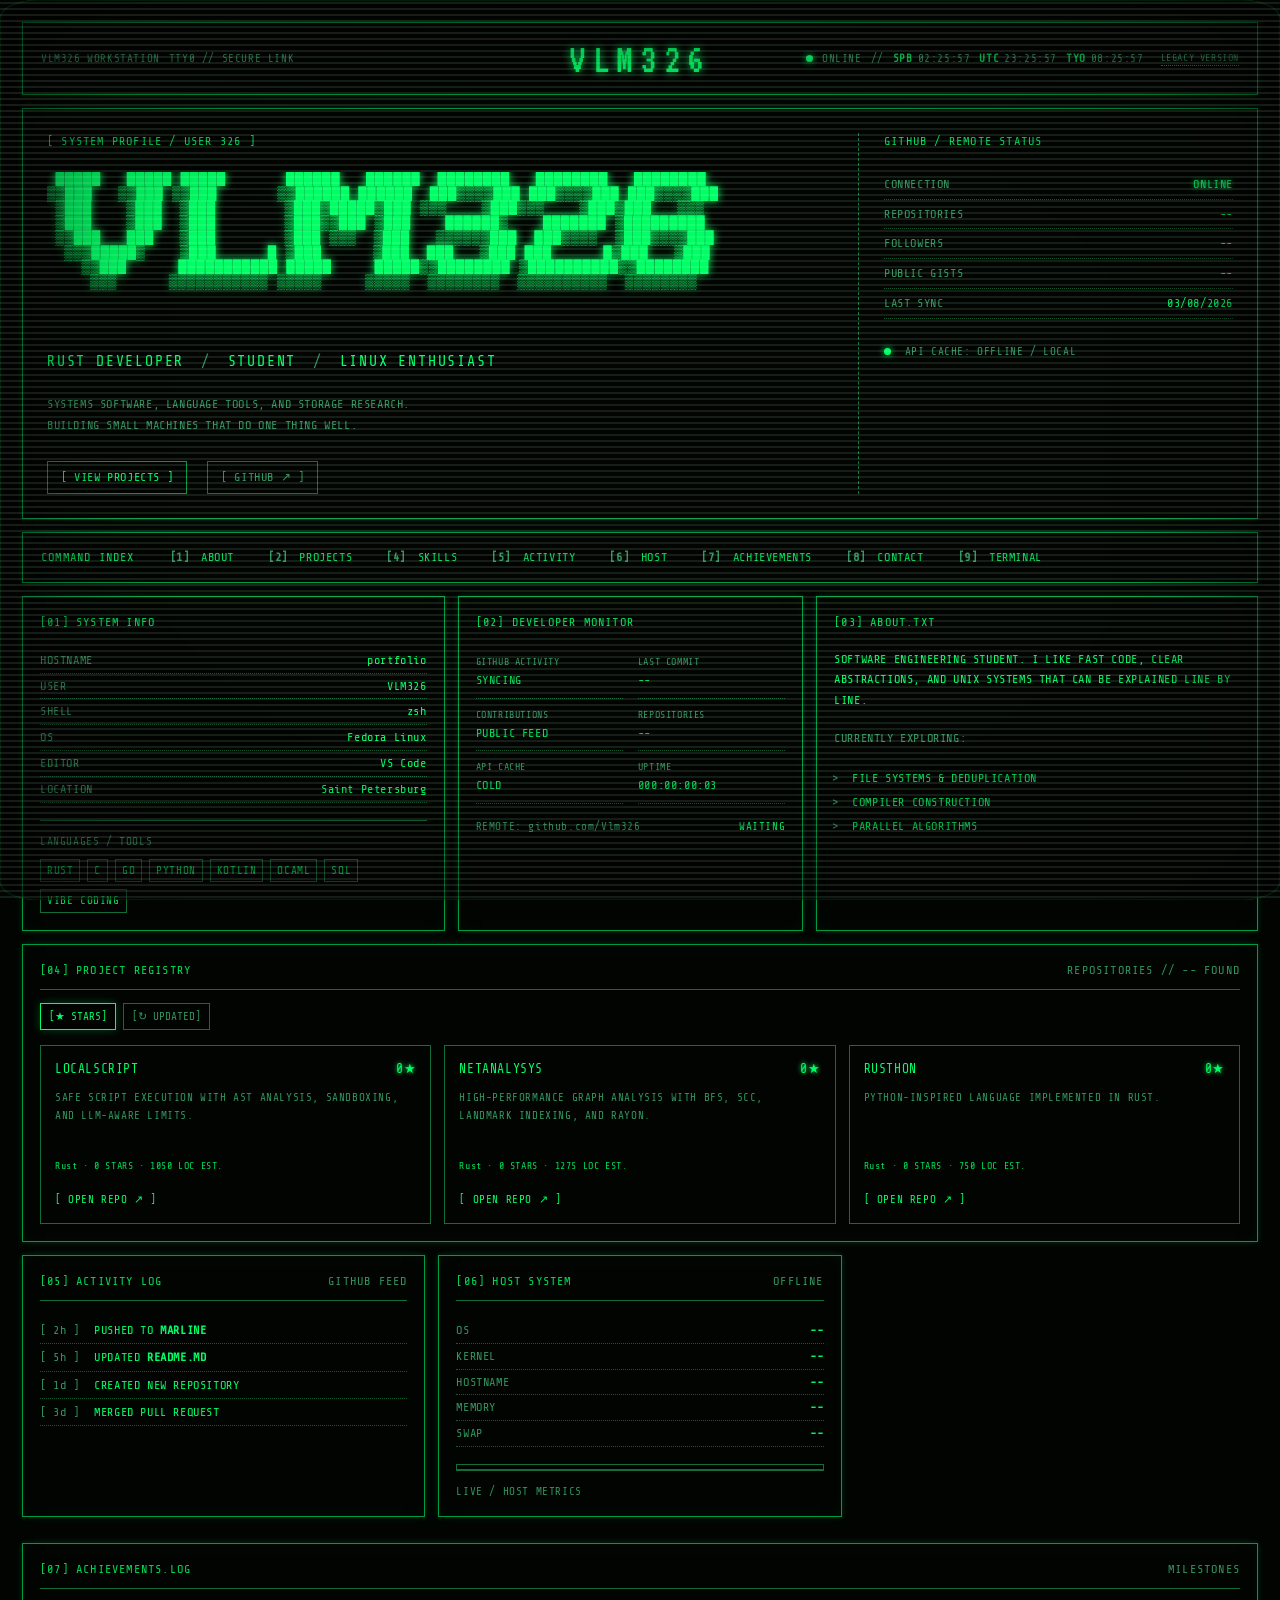
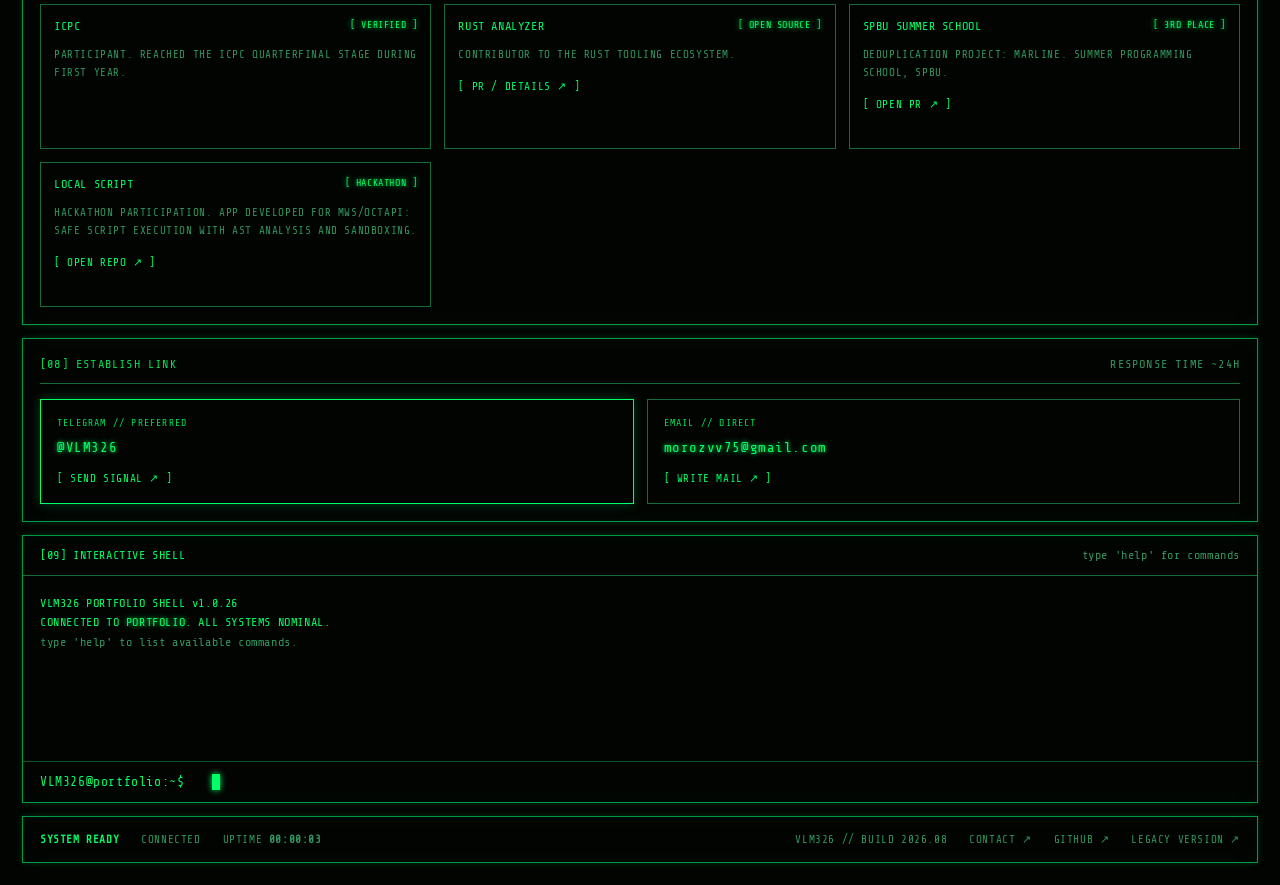
==== commit b6968de9: "Add LocalScript hackathon achievement" ====
--- a/frontend/index.html
+++ b/frontend/index.html
@@ -229,6 +229,13 @@
                                 href="https://github.com/admitrievtsev/marline/pull/2" target="_blank"
                                 rel="noreferrer">[ OPEN PR ↗ ]</a>
                         </article>
+                        <article>
+                            <div class="achievement-title"><span>LOCAL SCRIPT</span><span
+                                    class="live-value">[ HACKATHON ]</span></div>
+                            <p>HACKATHON PARTICIPATION. APP DEVELOPED FOR MWS/OCTAPI: SAFE SCRIPT EXECUTION WITH AST
+                                ANALYSIS AND SANDBOXING.</p><a href="https://github.com/Vlm326/LocalScript"
+                                target="_blank" rel="noreferrer">[ OPEN REPO ↗ ]</a>
+                        </article>
                     </div>
                 </section>
             </div>
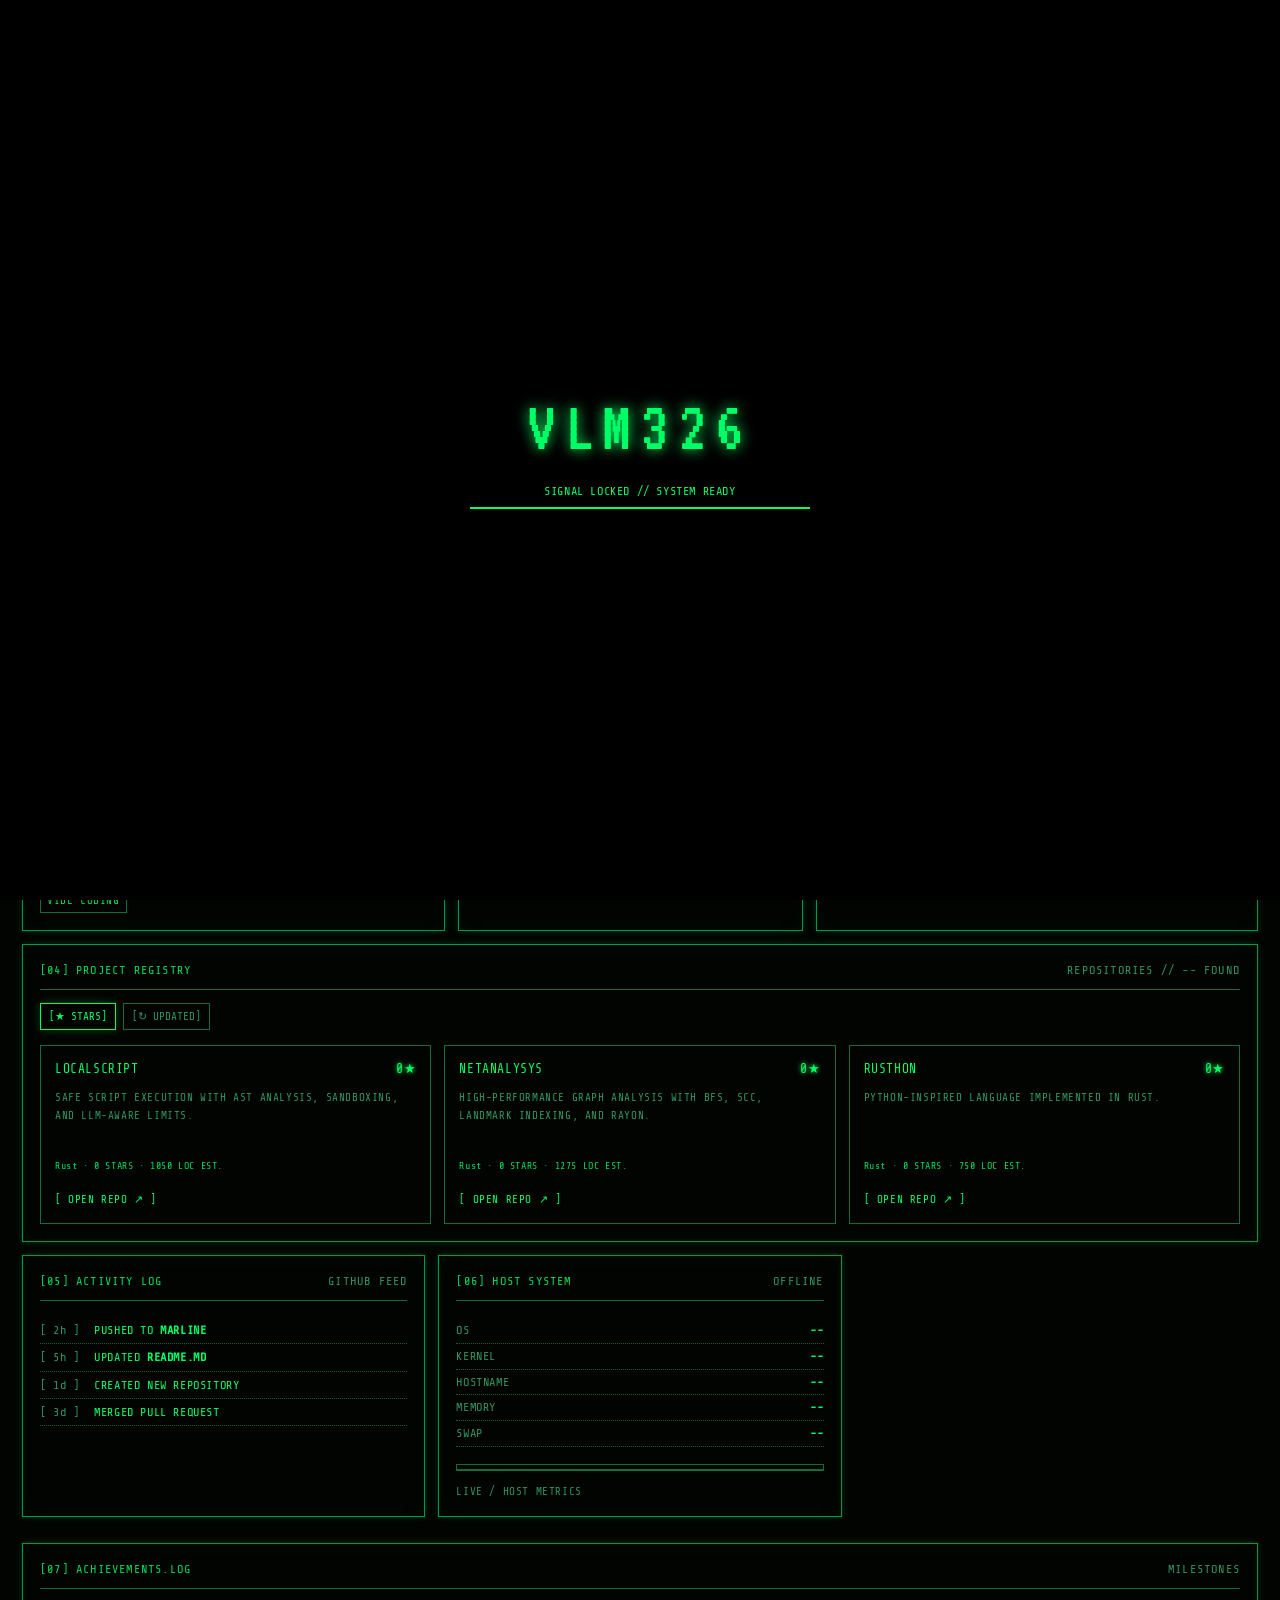
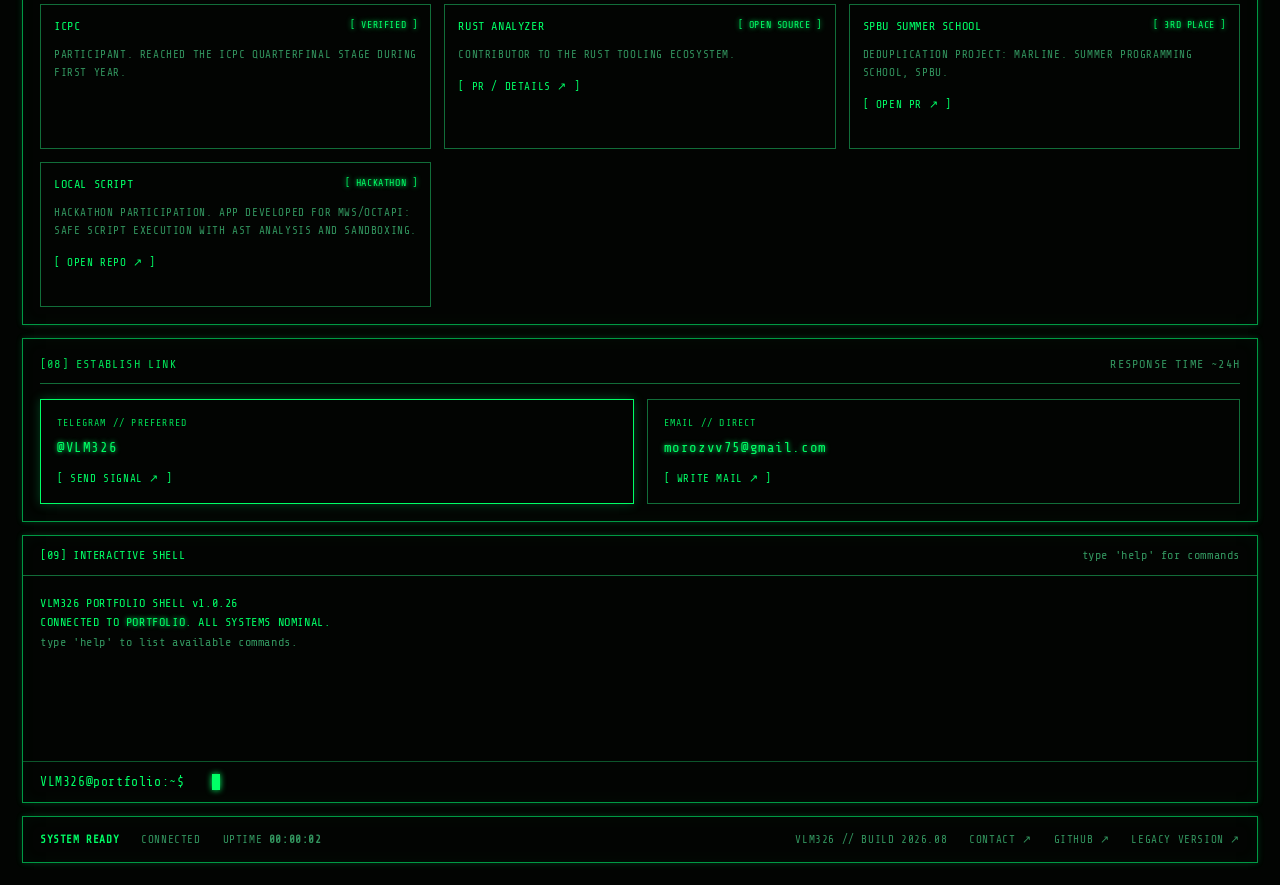
==== commit 814bf629: "Add name to about, server-side GitHub cache and events proxy" ====
--- a/frontend/index.html
+++ b/frontend/index.html
@@ -137,8 +137,8 @@
 
                 <section class="panel terminal-box about-panel">
                     <div class="panel-title">[03] ABOUT.TXT</div>
-                    <p>SOFTWARE ENGINEERING STUDENT. I LIKE FAST CODE, CLEAR ABSTRACTIONS, AND UNIX SYSTEMS THAT CAN BE
-                        EXPLAINED LINE BY LINE.</p>
+                    <p>VLADISLAV MOROZ &mdash; SOFTWARE ENGINEERING STUDENT. I LIKE FAST CODE, CLEAR ABSTRACTIONS, AND
+                        UNIX SYSTEMS THAT CAN BE EXPLAINED LINE BY LINE.</p>
                     <p class="dim">CURRENTLY EXPLORING:</p>
                     <ul class="prompt-list">
                         <li>FILE SYSTEMS &amp; DEDUPLICATION</li>
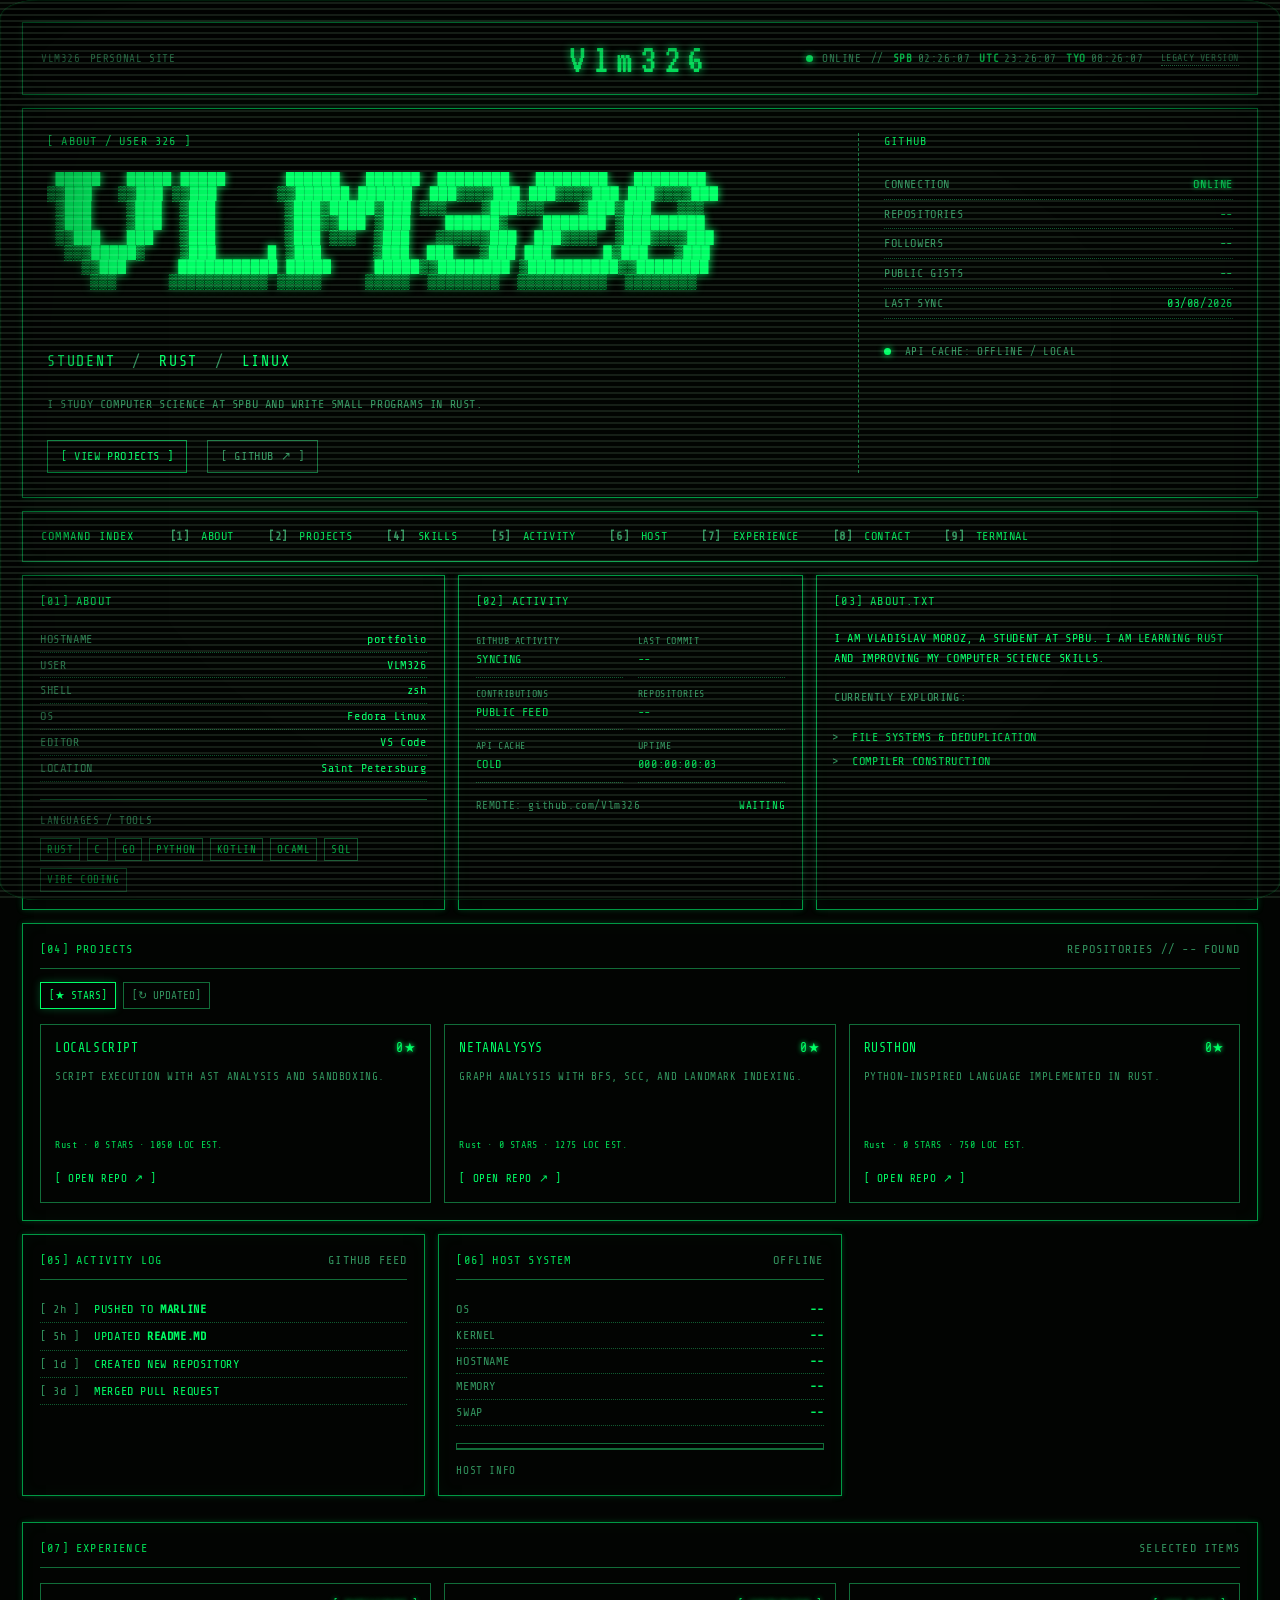
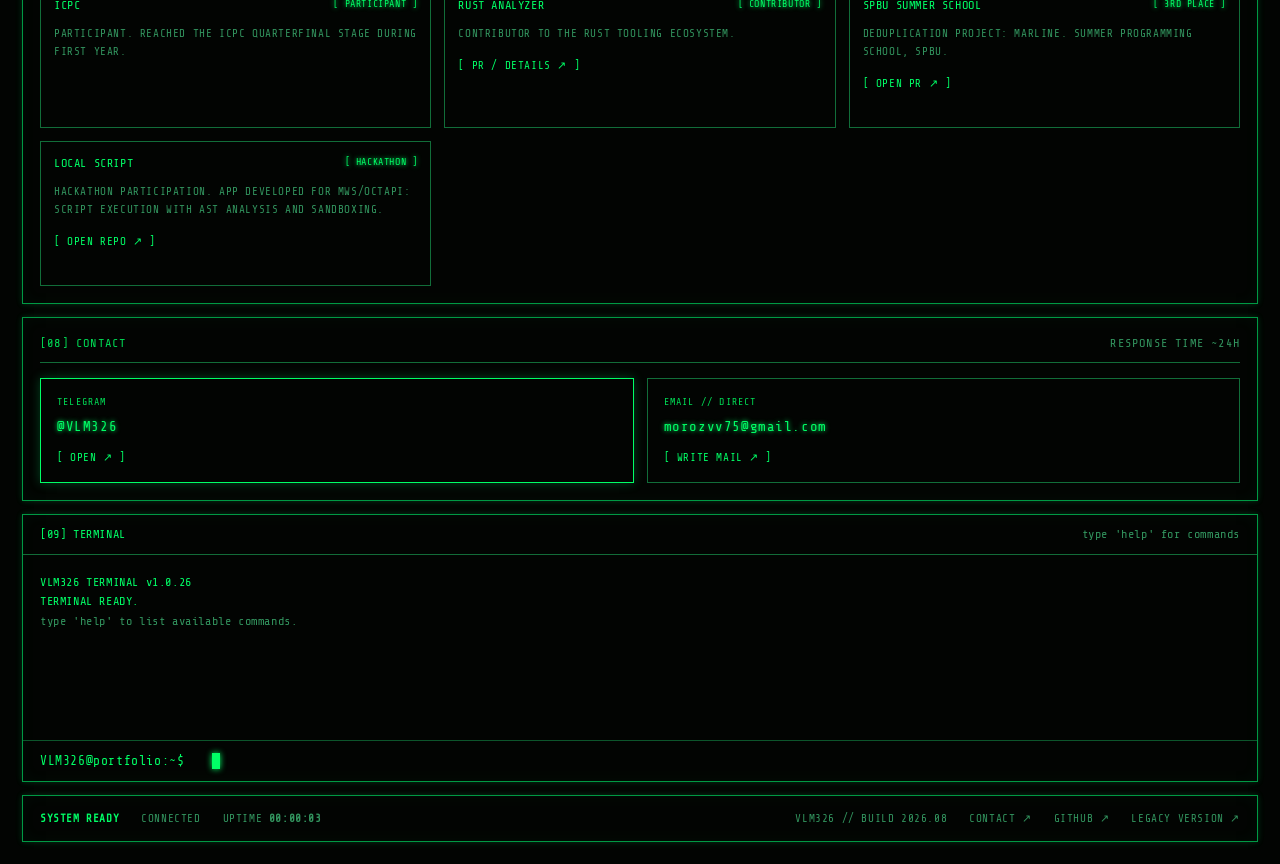
==== commit b38e4bb5: "Simplify personal site copy" ====
--- a/frontend/index.html
+++ b/frontend/index.html
@@ -5,7 +5,7 @@
     <meta charset="UTF-8">
     <meta name="viewport" content="width=device-width, initial-scale=1.0">
     <meta name="theme-color" content="#020402">
-    <title>VLM326 // PORTFOLIO TERMINAL</title>
+    <title>Vladislav Moroz</title>
     <link rel="preconnect" href="https://fonts.googleapis.com">
     <link rel="preconnect" href="https://fonts.gstatic.com" crossorigin>
     <link href="https://fonts.googleapis.com/css2?family=Share+Tech+Mono&family=VT323&display=swap" rel="stylesheet">
@@ -14,8 +14,8 @@
 
 <body>
     <div class="boot" id="boot" aria-label="System boot sequence">
-        <div class="boot__logo">VLM326</div>
-        <div class="boot__line" id="bootLine">INITIALIZING DISPLAY...</div>
+        <div class="boot__logo">Vlm326</div>
+        <div class="boot__line" id="bootLine">LOADING...</div>
         <div class="boot__bar"><span></span></div>
     </div>
 
@@ -25,10 +25,10 @@
         <div class="screen">
             <header class="topbar terminal-box">
                 <div class="topbar__meta">
-                    <span>VLM326 WORKSTATION</span>
-                    <span>TTY0 // SECURE LINK</span>
-                </div>
-                <div class="topbar__brand" aria-label="VLM326 portfolio">VLM326</div>
+                    <span>VLM326</span>
+                    <span>PERSONAL SITE</span>
+                </div>
+                <div class="topbar__brand" aria-label="Vlm326 portfolio">Vlm326</div>
                 <div class="topbar__status"><i class="status-dot"></i> ONLINE <span class="hide-small">//</span> <span
                         class="clock-group"><b>SPB</b><span id="clock">00:00:00</span></span><span
                         class="clock-group hide-small"><b>UTC</b><span id="clockUtc">00:00:00</span></span><span
@@ -38,7 +38,7 @@
 
             <section class="hero terminal-box" id="about">
                 <div class="hero__identity">
-                    <div class="eyebrow">[ SYSTEM PROFILE / USER 326 ]</div>
+                    <div class="eyebrow">[ ABOUT / USER 326 ]</div>
                     <pre class="ascii-name" aria-label="VLM326">
  █████   █████ █████       ██████   ██████  ████████   ████████   ████████ 
 ▒▒███   ▒▒███ ▒▒███       ▒▒██████ ██████  ███▒▒▒▒███ ███▒▒▒▒███ ███▒▒▒▒███
@@ -51,9 +51,8 @@
                                                                            
                                                                            
                                                                            </pre>
-                    <p class="hero__role">RUST DEVELOPER <span>/</span> STUDENT <span>/</span> LINUX ENTHUSIAST</p>
-                    <p class="hero__copy">SYSTEMS SOFTWARE, LANGUAGE TOOLS, AND STORAGE RESEARCH.<br>BUILDING SMALL
-                        MACHINES THAT DO ONE THING WELL.</p>
+                    <p class="hero__role">STUDENT <span>/</span> RUST <span>/</span> LINUX</p>
+                    <p class="hero__copy">I STUDY COMPUTER SCIENCE AT SPBU AND WRITE SMALL PROGRAMS IN RUST.</p>
                     <div class="hero__actions">
                         <a href="#projects" class="terminal-button">[ VIEW PROJECTS ]</a>
                         <a href="https://github.com/Vlm326" target="_blank" rel="noreferrer"
@@ -61,7 +60,7 @@
                     </div>
                 </div>
                 <div class="stats" aria-label="GitHub statistics">
-                    <div class="panel-title">GITHUB / REMOTE STATUS</div>
+                    <div class="panel-title">GITHUB</div>
                     <dl>
                         <div>
                             <dt>CONNECTION</dt>
@@ -97,7 +96,7 @@
                     <a href="#skills"><b>[4]</b> SKILLS</a>
                     <a href="#activity"><b>[5]</b> ACTIVITY</a>
                     <a href="#hostSystem"><b>[6]</b> HOST</a>
-                    <a href="#achievements"><b>[7]</b> ACHIEVEMENTS</a>
+                    <a href="#achievements"><b>[7]</b> EXPERIENCE</a>
                     <a href="#contact"><b>[8]</b> CONTACT</a>
                     <a href="#terminal"><b>[9]</b> TERMINAL</a>
                 </div>
@@ -105,7 +104,7 @@
 
             <div class="dashboard-grid">
                 <section class="panel terminal-box" id="skills">
-                    <div class="panel-title">[01] SYSTEM INFO</div>
+                    <div class="panel-title">[01] ABOUT</div>
                     <div class="key-value">
                         <p><span>HOSTNAME</span> portfolio</p>
                         <p><span>USER</span> VLM326</p>
@@ -121,8 +120,8 @@
                     </div>
                 </section>
 
-                <section class="panel monitor terminal-box" aria-label="Developer monitor">
-                    <div class="panel-title">[02] DEVELOPER MONITOR</div>
+                <section class="panel monitor terminal-box" aria-label="Activity">
+                    <div class="panel-title">[02] ACTIVITY</div>
                     <div class="monitor-grid">
                         <div><span>GITHUB ACTIVITY</span><b id="monitorActivity">SYNCING</b></div>
                         <div><span>LAST COMMIT</span><b id="lastCommit">--</b></div>
@@ -137,19 +136,18 @@
 
                 <section class="panel terminal-box about-panel">
                     <div class="panel-title">[03] ABOUT.TXT</div>
-                    <p>VLADISLAV MOROZ &mdash; SOFTWARE ENGINEERING STUDENT. I LIKE FAST CODE, CLEAR ABSTRACTIONS, AND
-                        UNIX SYSTEMS THAT CAN BE EXPLAINED LINE BY LINE.</p>
+                    <p>I AM VLADISLAV MOROZ, A STUDENT AT SPBU. I AM LEARNING RUST AND IMPROVING MY COMPUTER SCIENCE
+                        SKILLS.</p>
                     <p class="dim">CURRENTLY EXPLORING:</p>
                     <ul class="prompt-list">
                         <li>FILE SYSTEMS &amp; DEDUPLICATION</li>
                         <li>COMPILER CONSTRUCTION</li>
-                        <li>PARALLEL ALGORITHMS</li>
                     </ul>
                 </section>
             </div>
 
             <section class="section-block terminal-box" id="projects">
-                <div class="section-heading"><span>[04] PROJECT REGISTRY</span><span class="dim">REPOSITORIES // <span
+                <div class="section-heading"><span>[04] PROJECTS</span><span class="dim">REPOSITORIES // <span
                             id="projectCount">--</span> FOUND</span></div>
                 <div class="registry-controls" role="group" aria-label="Project sorting"><button
                         class="sort-button is-active" data-sort="stars">[★ STARS]</button><button class="sort-button"
@@ -158,7 +156,7 @@
                     <article class="project-card">
                         <div class="project-card__top"><span>LOCAL_SCRIPT</span><span class="live-value">ACTIVE</span>
                         </div>
-                        <p>SAFE SCRIPT EXECUTION WITH AST ANALYSIS, SANDBOXING, AND LLM-AWARE LIMITS.</p>
+                        <p>SCRIPT EXECUTION WITH AST ANALYSIS AND SANDBOXING.</p>
                         <div class="project-card__tags">RUST · PYTHON · LUA</div><a
                             href="https://github.com/Vlm326/LocalScript" target="_blank" rel="noreferrer">[ OPEN REPO ↗
                             ]</a>
@@ -166,8 +164,8 @@
                     <article class="project-card">
                         <div class="project-card__top"><span>NETANALYSIS</span><span class="live-value">STABLE</span>
                         </div>
-                        <p>HIGH-PERFORMANCE GRAPH ANALYSIS WITH BFS, SCC, LANDMARK INDEXING, AND RAYON.</p>
-                        <div class="project-card__tags">RUST · RAYON · GRAPHS</div><a
+                        <p>GRAPH ANALYSIS WITH BFS, SCC, AND LANDMARK INDEXING.</p>
+                        <div class="project-card__tags">RUST · GRAPHS</div><a
                             href="https://github.com/Vlm326/NetAnalysys" target="_blank" rel="noreferrer">[ OPEN REPO ↗
                             ]</a>
                     </article>
@@ -204,20 +202,20 @@
                         <p><span>SWAP</span><b id="hostSwap">--</b></p>
                     </div>
                     <div class="mem-bar" aria-label="Memory usage"><span id="memBar" style="width:0%"></span></div>
-                    <div class="subheading">LIVE / HOST METRICS</div>
+                    <div class="subheading">HOST INFO</div>
                 </section>
                 <section class="section-block terminal-box achievements" id="achievements">
-                    <div class="section-heading"><span>[07] ACHIEVEMENTS.LOG</span><span class="dim">MILESTONES</span>
+                    <div class="section-heading"><span>[07] EXPERIENCE</span><span class="dim">SELECTED ITEMS</span>
                     </div>
                     <div class="achievement-list">
                         <article>
-                            <div class="achievement-title"><span>ICPC</span><span class="live-value">[ VERIFIED ]</span>
+                            <div class="achievement-title"><span>ICPC</span><span class="live-value">[ PARTICIPANT ]</span>
                             </div>
                             <p>PARTICIPANT. REACHED THE ICPC QUARTERFINAL STAGE DURING FIRST YEAR.</p>
                         </article>
                         <article>
-                            <div class="achievement-title"><span>RUST ANALYZER</span><span class="live-value">[ OPEN
-                                    SOURCE ]</span></div>
+                            <div class="achievement-title"><span>RUST ANALYZER</span><span class="live-value">[ CONTRIBUTOR
+                                    ]</span></div>
                             <p>CONTRIBUTOR TO THE RUST TOOLING ECOSYSTEM.</p><a
                                 href="https://github.com/rust-lang/rust-analyzer/pulls?q=is%3Apr+author%3AVlm326"
                                 target="_blank" rel="noreferrer">[ PR / DETAILS ↗ ]</a>
@@ -232,7 +230,7 @@
                         <article>
                             <div class="achievement-title"><span>LOCAL SCRIPT</span><span
                                     class="live-value">[ HACKATHON ]</span></div>
-                            <p>HACKATHON PARTICIPATION. APP DEVELOPED FOR MWS/OCTAPI: SAFE SCRIPT EXECUTION WITH AST
+                            <p>HACKATHON PARTICIPATION. APP DEVELOPED FOR MWS/OCTAPI: SCRIPT EXECUTION WITH AST
                                 ANALYSIS AND SANDBOXING.</p><a href="https://github.com/Vlm326/LocalScript"
                                 target="_blank" rel="noreferrer">[ OPEN REPO ↗ ]</a>
                         </article>
@@ -241,14 +239,14 @@
             </div>
 
             <section class="section-block terminal-box" id="contact">
-                <div class="section-heading"><span>[08] ESTABLISH LINK</span><span class="dim">RESPONSE TIME
+                    <div class="section-heading"><span>[08] CONTACT</span><span class="dim">RESPONSE TIME
                         ~24H</span></div>
                 <div class="contact-grid">
                     <a class="contact-card contact-card--primary" href="https://t.me/VLM326" target="_blank"
                         rel="noreferrer">
-                        <span class="contact-card__label">TELEGRAM // PREFERRED</span>
+                        <span class="contact-card__label">TELEGRAM</span>
                         <span class="contact-card__value">@VLM326</span>
-                        <span class="contact-card__link">[ SEND SIGNAL ↗ ]</span>
+                        <span class="contact-card__link">[ OPEN ↗ ]</span>
                     </a>
                     <a class="contact-card" href="mailto:morozvv75@gmail.com">
                         <span class="contact-card__label">EMAIL // DIRECT</span>
@@ -259,11 +257,11 @@
             </section>
 
             <section class="terminal-window terminal-box" id="terminal">
-                <div class="terminal-window__bar"><span>[09] INTERACTIVE SHELL</span><span class="dim">type 'help' for
+                <div class="terminal-window__bar"><span>[09] TERMINAL</span><span class="dim">type 'help' for
                         commands</span></div>
                 <div class="terminal-output" id="terminalOutput" aria-live="polite">
-                    <p>VLM326 PORTFOLIO SHELL v1.0.26</p>
-                    <p>CONNECTED TO <span class="live-value">PORTFOLIO</span>. ALL SYSTEMS NOMINAL.</p>
+                    <p>VLM326 TERMINAL v1.0.26</p>
+                    <p>TERMINAL READY.</p>
                     <p class="dim">type 'help' to list available commands.</p>
                 </div>
                 <form class="terminal-input" id="terminalForm"><label
@@ -284,4 +282,4 @@
     <script src="app.js"></script>
 </body>
 
-</html>+</html>
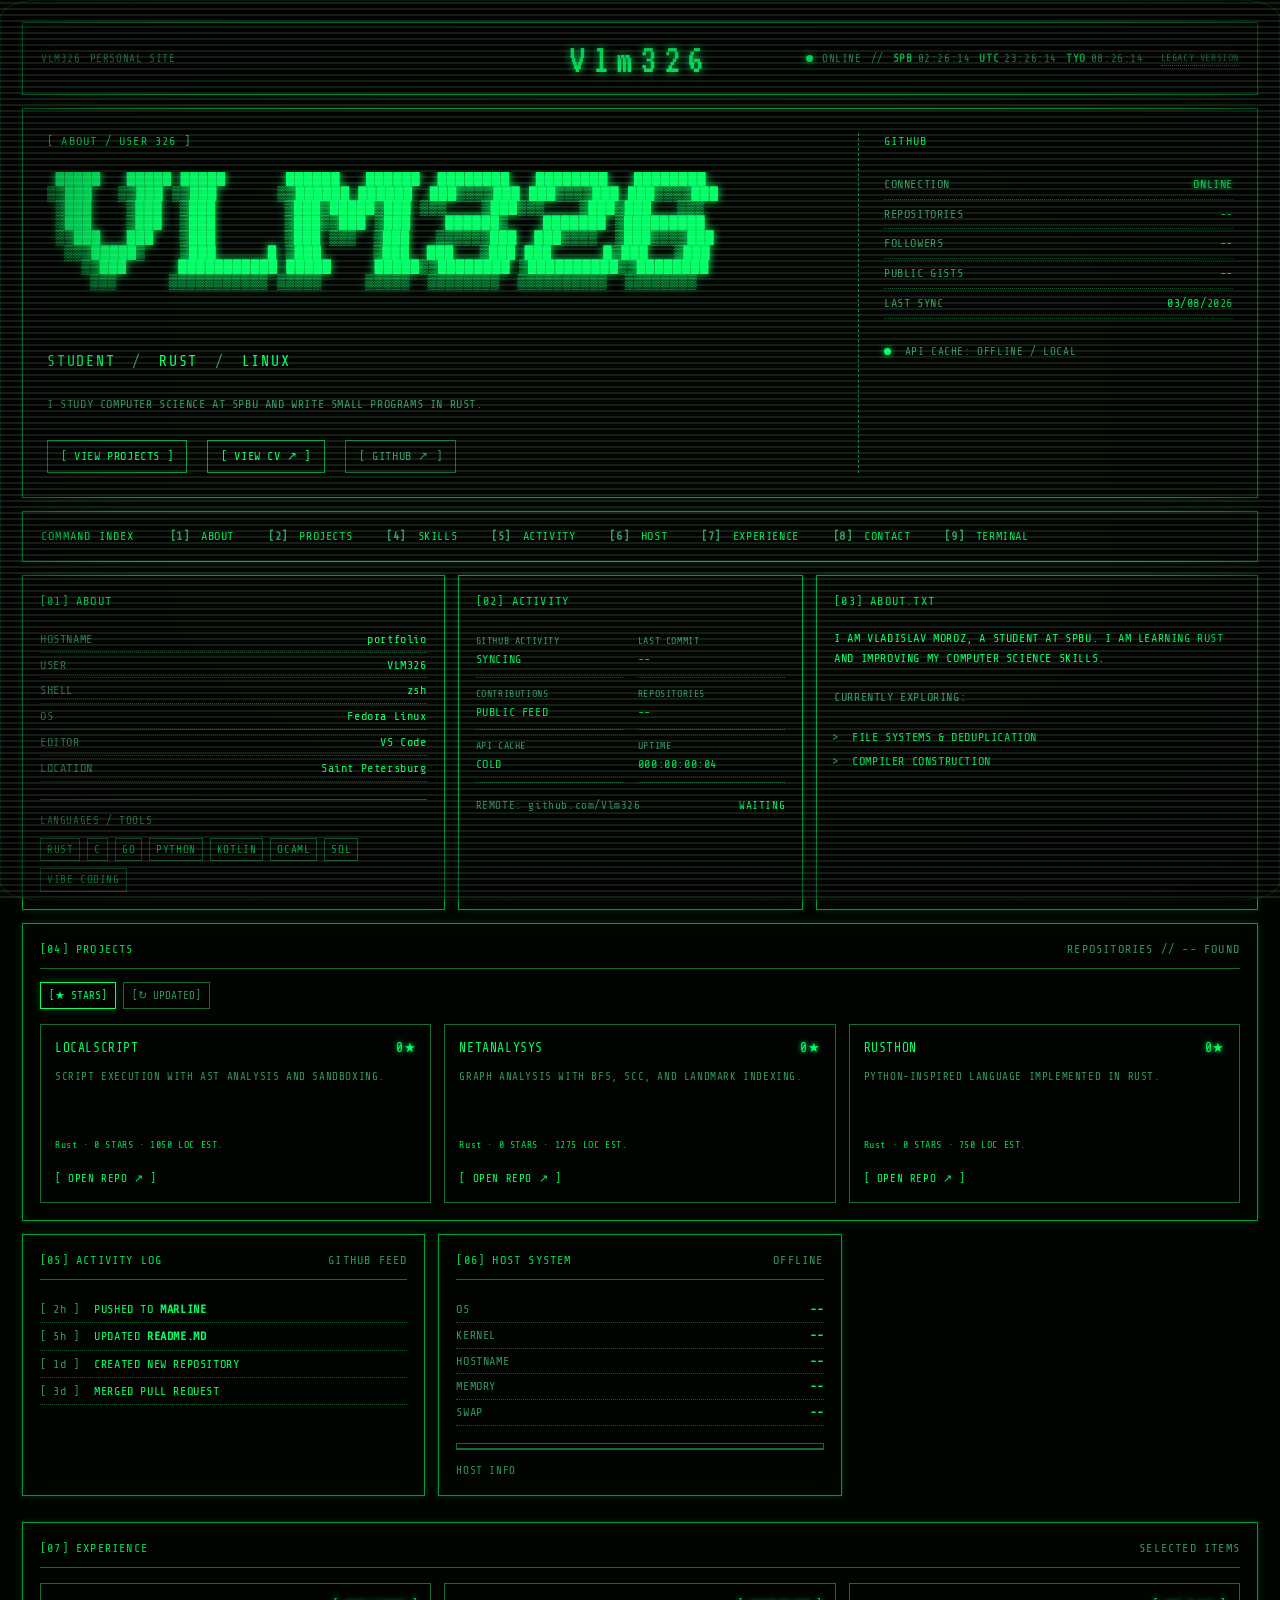
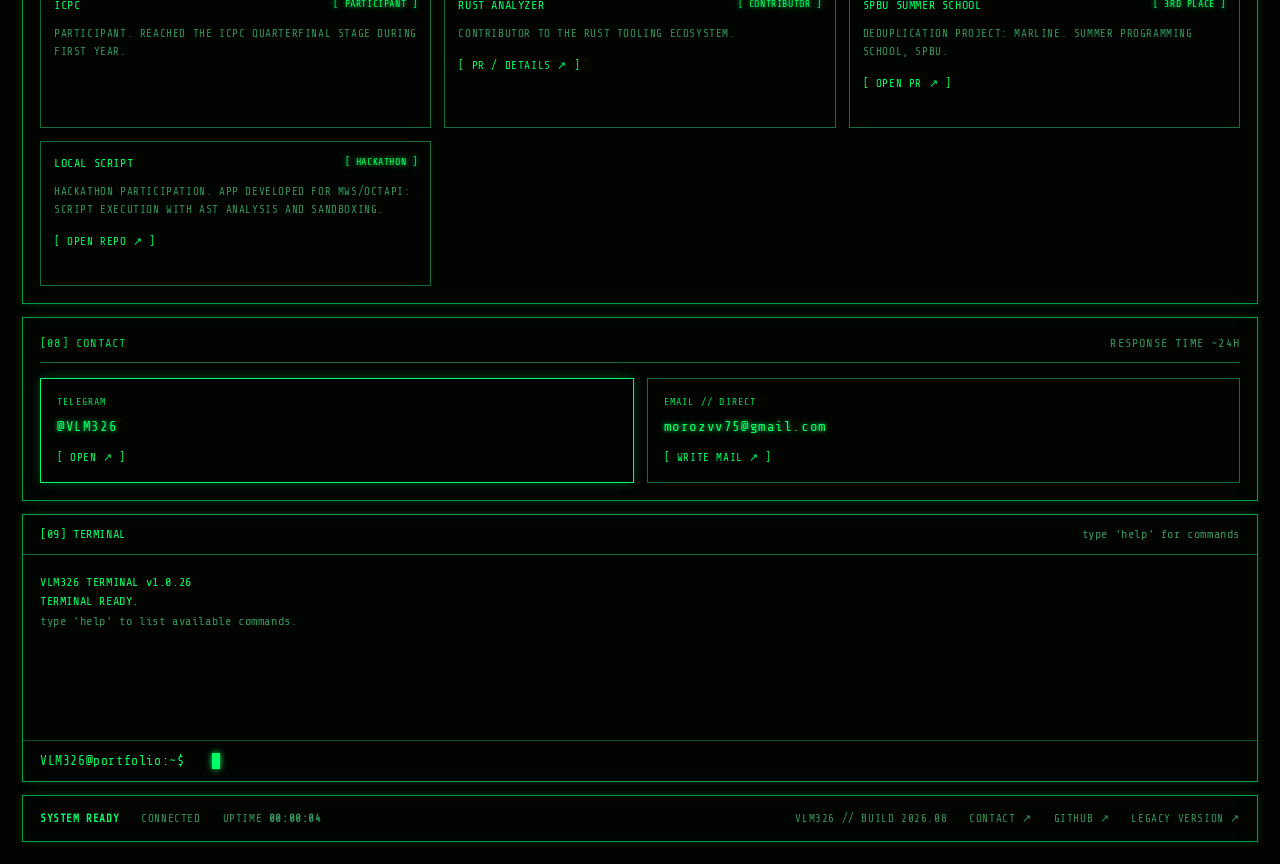
==== commit a80b34fc: "Add CV link to portfolio" ====
--- a/frontend/index.html
+++ b/frontend/index.html
@@ -55,6 +55,7 @@
                     <p class="hero__copy">I STUDY COMPUTER SCIENCE AT SPBU AND WRITE SMALL PROGRAMS IN RUST.</p>
                     <div class="hero__actions">
                         <a href="#projects" class="terminal-button">[ VIEW PROJECTS ]</a>
+                        <a href="Moroz_CV.pdf" class="terminal-button" target="_blank" rel="noopener">[ VIEW CV ↗ ]</a>
                         <a href="https://github.com/Vlm326" target="_blank" rel="noreferrer"
                             class="terminal-button terminal-button--quiet">[ GITHUB ↗ ]</a>
                     </div>
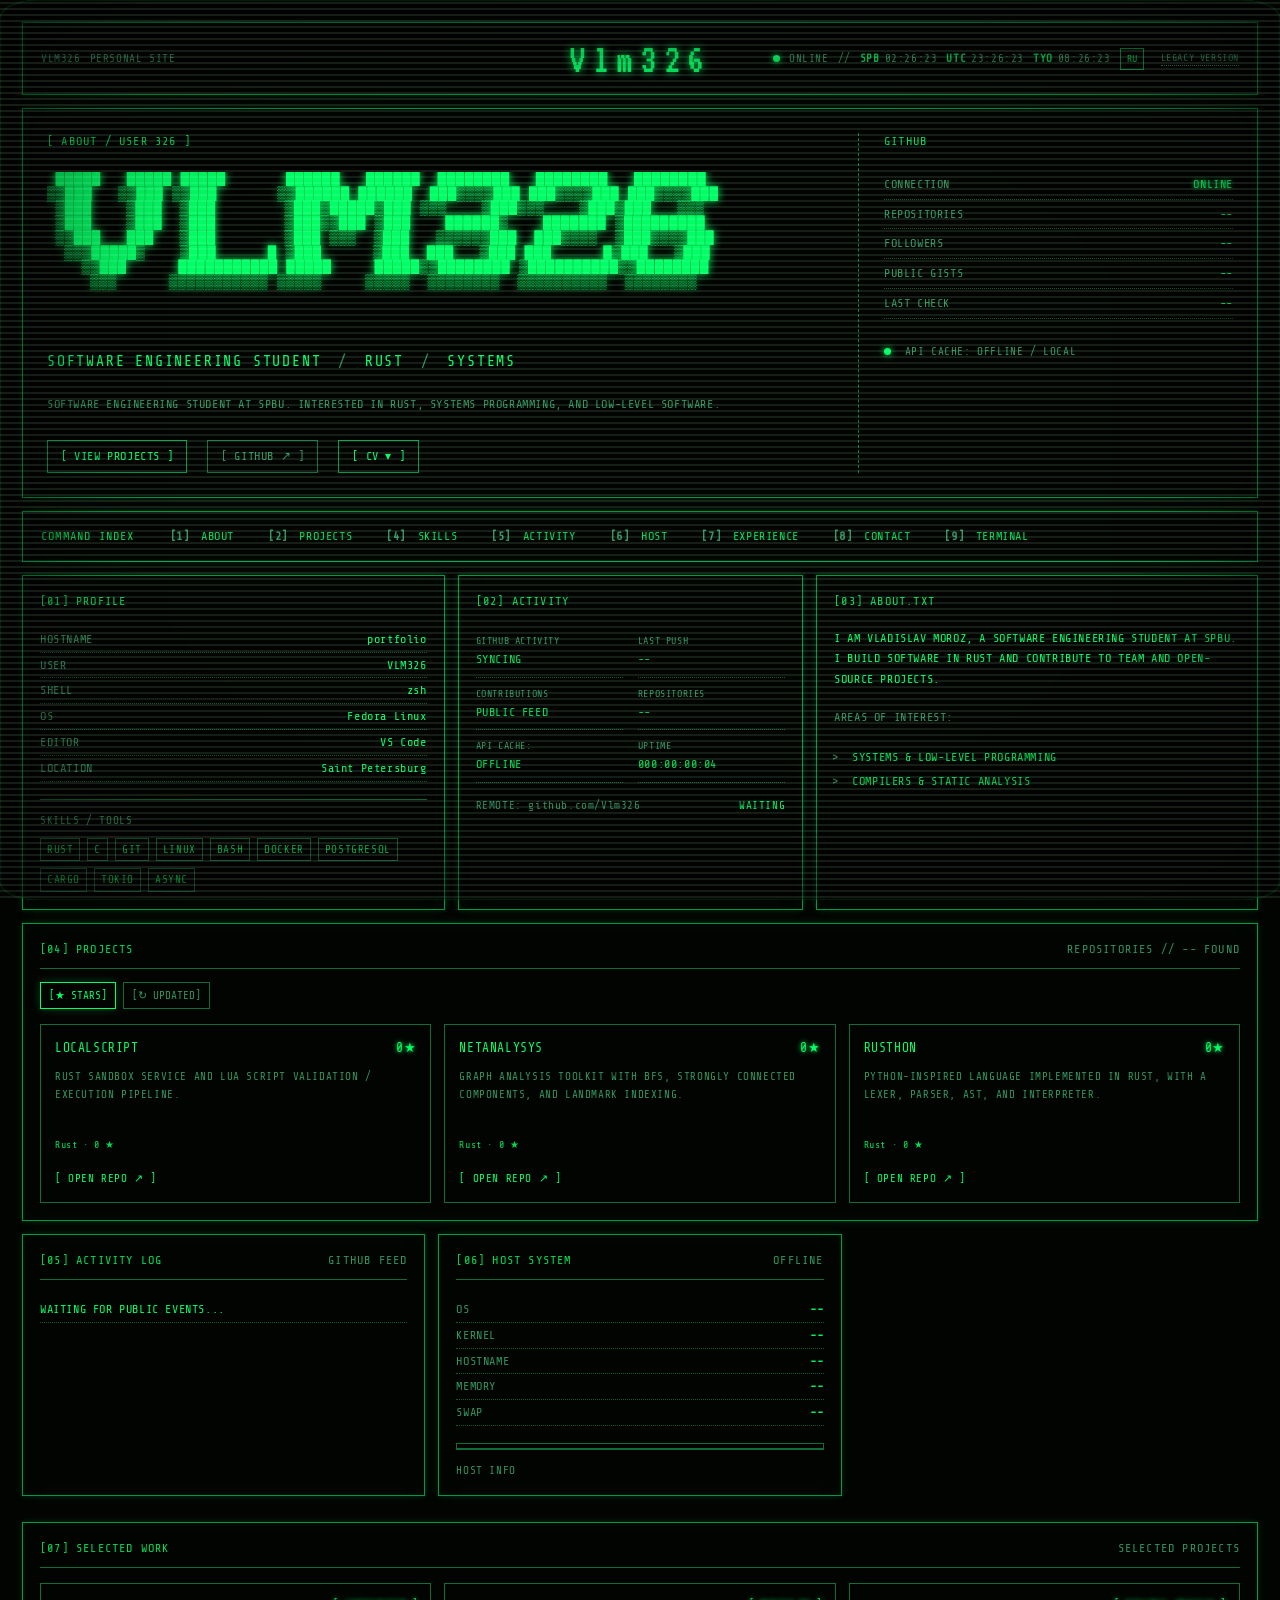
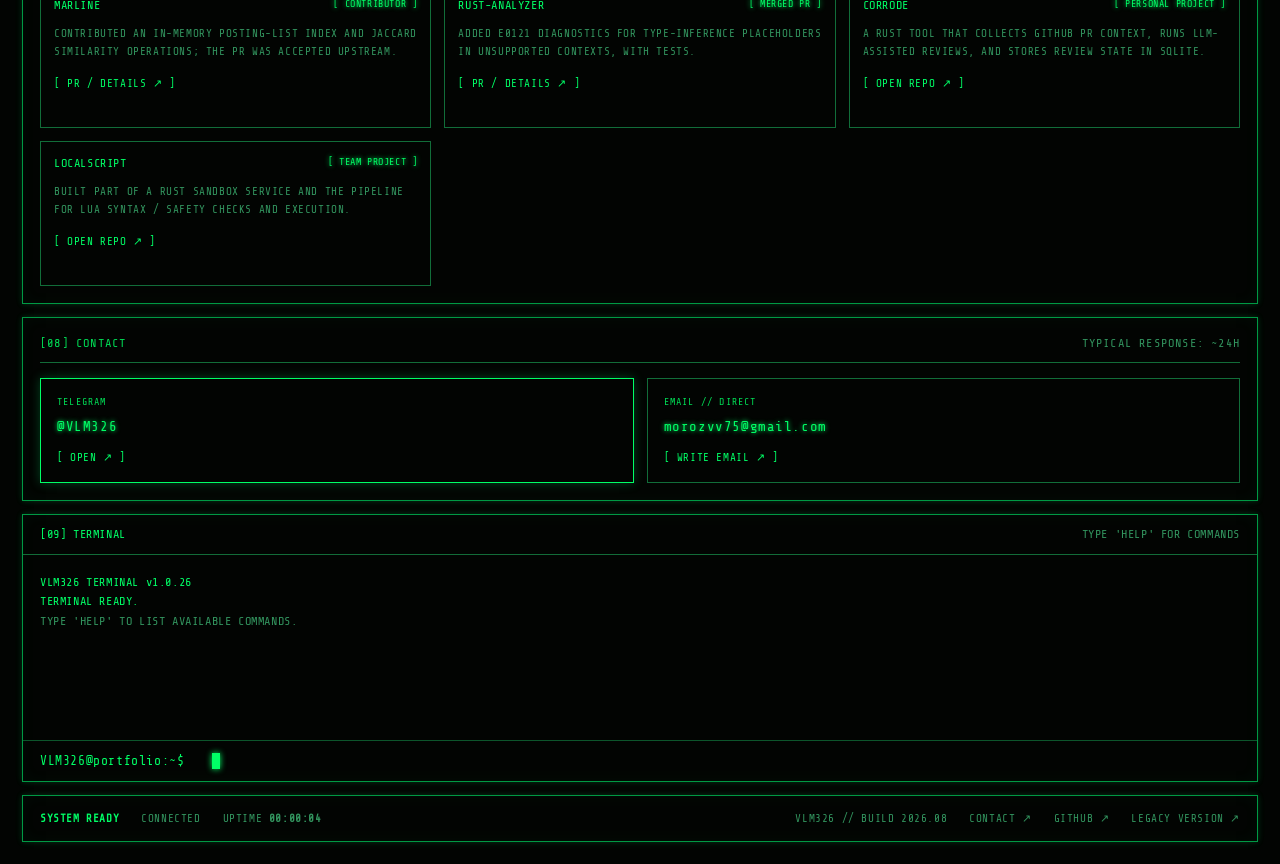
==== commit 4da02a73: "Add bilingual portfolio content" ====
--- a/frontend/index.html
+++ b/frontend/index.html
@@ -5,7 +5,8 @@
     <meta charset="UTF-8">
     <meta name="viewport" content="width=device-width, initial-scale=1.0">
     <meta name="theme-color" content="#020402">
-    <title>Vladislav Moroz</title>
+    <title>Vladislav Moroz — Portfolio</title>
+    <link rel="icon" href="favicon.svg" type="image/svg+xml">
     <link rel="preconnect" href="https://fonts.googleapis.com">
     <link rel="preconnect" href="https://fonts.gstatic.com" crossorigin>
     <link href="https://fonts.googleapis.com/css2?family=Share+Tech+Mono&family=VT323&display=swap" rel="stylesheet">
@@ -13,9 +14,9 @@
 </head>
 
 <body>
-    <div class="boot" id="boot" aria-label="System boot sequence">
+    <div class="boot" id="boot" aria-label="System boot sequence" data-i18n-aria-label="boot.aria">
         <div class="boot__logo">Vlm326</div>
-        <div class="boot__line" id="bootLine">LOADING...</div>
+        <div class="boot__line" id="bootLine" data-i18n="boot.loading">LOADING...</div>
         <div class="boot__bar"><span></span></div>
     </div>
 
@@ -26,19 +27,21 @@
             <header class="topbar terminal-box">
                 <div class="topbar__meta">
                     <span>VLM326</span>
-                    <span>PERSONAL SITE</span>
-                </div>
-                <div class="topbar__brand" aria-label="Vlm326 portfolio">Vlm326</div>
-                <div class="topbar__status"><i class="status-dot"></i> ONLINE <span class="hide-small">//</span> <span
+                    <span data-i18n="topbar.site">PERSONAL SITE</span>
+                </div>
+                <div class="topbar__brand" aria-label="Vlm326 portfolio" data-i18n-aria-label="topbar.brand">Vlm326</div>
+                <div class="topbar__status"><i class="status-dot"></i> <span data-i18n="topbar.online">ONLINE</span> <span class="hide-small">//</span> <span
                         class="clock-group"><b>SPB</b><span id="clock">00:00:00</span></span><span
                         class="clock-group hide-small"><b>UTC</b><span id="clockUtc">00:00:00</span></span><span
-                        class="clock-group hide-small"><b>TYO</b><span id="clockTokyo">00:00:00</span></span> <a
-                        class="legacy-link" href="legacy/">LEGACY VERSION</a></div>
+                        class="clock-group hide-small"><b>TYO</b><span id="clockTokyo">00:00:00</span></span>
+                    <button class="language-toggle" id="languageToggle" type="button" aria-label="Switch to Russian"
+                        data-i18n-aria-label="language.toggleLabel">RU</button>
+                    <a class="legacy-link" href="legacy/" data-i18n="topbar.legacy">LEGACY VERSION</a></div>
             </header>
 
             <section class="hero terminal-box" id="about">
                 <div class="hero__identity">
-                    <div class="eyebrow">[ ABOUT / USER 326 ]</div>
+                    <div class="eyebrow" data-i18n="hero.eyebrow">[ ABOUT / USER 326 ]</div>
                     <pre class="ascii-name" aria-label="VLM326">
  █████   █████ █████       ██████   ██████  ████████   ████████   ████████ 
 ▒▒███   ▒▒███ ▒▒███       ▒▒██████ ██████  ███▒▒▒▒███ ███▒▒▒▒███ ███▒▒▒▒███
@@ -51,108 +54,112 @@
                                                                            
                                                                            
                                                                            </pre>
-                    <p class="hero__role">STUDENT <span>/</span> RUST <span>/</span> LINUX</p>
-                    <p class="hero__copy">I STUDY COMPUTER SCIENCE AT SPBU AND WRITE SMALL PROGRAMS IN RUST.</p>
+                    <p class="hero__role" data-i18n-html="hero.role">STUDENT <span>/</span> RUST <span>/</span> LINUX</p>
+                    <p class="hero__copy" data-i18n="hero.copy">I STUDY COMPUTER SCIENCE AT SPBU AND WRITE SMALL PROGRAMS IN RUST.</p>
                     <div class="hero__actions">
-                        <a href="#projects" class="terminal-button">[ VIEW PROJECTS ]</a>
-                        <a href="Moroz_CV.pdf" class="terminal-button" target="_blank" rel="noopener">[ VIEW CV ↗ ]</a>
-                        <a href="https://github.com/Vlm326" target="_blank" rel="noreferrer"
+                        <a href="#projects" class="terminal-button" data-i18n="hero.projects">[ VIEW PROJECTS ]</a>
+                        <a href="https://github.com/Vlm326" target="_blank" rel="noreferrer" data-i18n="hero.github"
                             class="terminal-button terminal-button--quiet">[ GITHUB ↗ ]</a>
-                    </div>
-                </div>
-                <div class="stats" aria-label="GitHub statistics">
-                    <div class="panel-title">GITHUB</div>
+                        <details class="cv-dropdown">
+                            <summary class="terminal-button" data-i18n="hero.cv">[ CV ▾ ]</summary>
+                            <div class="cv-dropdown__menu">
+                                <a href="Moroz_CV.pdf" target="_blank" rel="noopener" data-i18n="hero.cvRussian">RUSSIAN CV ↗</a>
+                                <a href="resume.pdf" target="_blank" rel="noopener" data-i18n="hero.cvEnglish">ENGLISH CV ↗</a>
+                            </div>
+                        </details>
+                    </div>
+                </div>
+                <div class="stats" aria-label="GitHub statistics" data-i18n-aria-label="stats.aria">
+                    <div class="panel-title" data-i18n="stats.title">GITHUB</div>
                     <dl>
                         <div>
-                            <dt>CONNECTION</dt>
-                            <dd class="live-value">ONLINE</dd>
-                        </div>
-                        <div>
-                            <dt>REPOSITORIES</dt>
+                            <dt data-i18n="stats.connection">CONNECTION</dt>
+                            <dd class="live-value" data-i18n="topbar.online">ONLINE</dd>
+                        </div>
+                        <div>
+                            <dt data-i18n="stats.repositories">REPOSITORIES</dt>
                             <dd id="repoCount">--</dd>
                         </div>
                         <div>
-                            <dt>FOLLOWERS</dt>
+                            <dt data-i18n="stats.followers">FOLLOWERS</dt>
                             <dd id="followers">--</dd>
                         </div>
                         <div>
-                            <dt>PUBLIC GISTS</dt>
+                            <dt data-i18n="stats.gists">PUBLIC GISTS</dt>
                             <dd id="gists">--</dd>
                         </div>
                         <div>
-                            <dt>LAST SYNC</dt>
-                            <dd id="lastSync">03/08/2026</dd>
+                            <dt data-i18n="stats.lastCheck">LAST CHECK</dt>
+                            <dd id="lastSync">--</dd>
                         </div>
                     </dl>
-                    <div class="stats__footer"><span class="pulse"></span> API CACHE: <span
-                            id="apiState">CONNECTING</span></div>
-                </div>
-            </section>
-
-            <nav class="menu terminal-box" aria-label="Terminal navigation">
-                <div class="panel-title">COMMAND INDEX</div>
+                    <div class="stats__footer"><span class="pulse"></span> <span data-i18n="stats.apiCache">API CACHE:</span> <span
+                            id="apiState" data-i18n="status.syncing">CONNECTING</span></div>
+                </div>
+            </section>
+
+            <nav class="menu terminal-box" aria-label="Terminal navigation" data-i18n-aria-label="menu.aria">
+                <div class="panel-title" data-i18n="menu.title">COMMAND INDEX</div>
                 <div class="menu__items">
-                    <a href="#about"><b>[1]</b> ABOUT</a>
-                    <a href="#projects"><b>[2]</b> PROJECTS</a>
-                    <a href="#skills"><b>[4]</b> SKILLS</a>
-                    <a href="#activity"><b>[5]</b> ACTIVITY</a>
-                    <a href="#hostSystem"><b>[6]</b> HOST</a>
-                    <a href="#achievements"><b>[7]</b> EXPERIENCE</a>
-                    <a href="#contact"><b>[8]</b> CONTACT</a>
-                    <a href="#terminal"><b>[9]</b> TERMINAL</a>
+                    <a href="#about"><b>[1]</b> <span data-i18n="menu.about">ABOUT</span></a>
+                    <a href="#projects"><b>[2]</b> <span data-i18n="menu.projects">PROJECTS</span></a>
+                    <a href="#skills"><b>[4]</b> <span data-i18n="menu.skills">SKILLS</span></a>
+                    <a href="#activity"><b>[5]</b> <span data-i18n="menu.activity">ACTIVITY</span></a>
+                    <a href="#hostSystem"><b>[6]</b> <span data-i18n="menu.host">HOST</span></a>
+                    <a href="#achievements"><b>[7]</b> <span data-i18n="menu.experience">EXPERIENCE</span></a>
+                    <a href="#contact"><b>[8]</b> <span data-i18n="menu.contact">CONTACT</span></a>
+                    <a href="#terminal"><b>[9]</b> <span data-i18n="menu.terminal">TERMINAL</span></a>
                 </div>
             </nav>
 
             <div class="dashboard-grid">
                 <section class="panel terminal-box" id="skills">
-                    <div class="panel-title">[01] ABOUT</div>
+                    <div class="panel-title" data-i18n="profile.title">[01] PROFILE</div>
                     <div class="key-value">
-                        <p><span>HOSTNAME</span> portfolio</p>
-                        <p><span>USER</span> VLM326</p>
-                        <p><span>SHELL</span> zsh</p>
-                        <p><span>OS</span> Fedora Linux</p>
-                        <p><span>EDITOR</span> VS Code</p>
-                        <p><span>LOCATION</span> Saint Petersburg</p>
-                    </div>
-                    <div class="subheading">LANGUAGES / TOOLS</div>
+                        <p><span data-i18n="profile.hostname">HOSTNAME</span> <span class="key-value__value" data-i18n="profile.hostnameValue">portfolio</span></p>
+                        <p><span data-i18n="profile.user">USER</span> VLM326</p>
+                        <p><span data-i18n="profile.shell">SHELL</span> zsh</p>
+                        <p><span data-i18n="profile.os">OS</span> Fedora Linux</p>
+                        <p><span data-i18n="profile.editor">EDITOR</span> VS Code</p>
+                        <p><span data-i18n="profile.location">LOCATION</span> <span class="key-value__value" data-i18n="profile.locationValue">Saint Petersburg</span></p>
+                    </div>
+                    <div class="subheading" data-i18n="profile.skills">LANGUAGES / TOOLS</div>
                     <div class="skill-list">
-                        <span>RUST</span><span>C</span><span>GO</span><span>PYTHON</span><span>KOTLIN</span><span>OCAML</span><span>SQL</span><span>VIBE
-                            CODING</span>
-                    </div>
-                </section>
-
-                <section class="panel monitor terminal-box" aria-label="Activity">
-                    <div class="panel-title">[02] ACTIVITY</div>
+                        <span>RUST</span><span>C</span><span>GIT</span><span>LINUX</span><span>BASH</span><span>DOCKER</span><span>POSTGRESQL</span><span>CARGO</span><span>TOKIO</span><span>ASYNC</span>
+                    </div>
+                </section>
+
+                <section class="panel monitor terminal-box" aria-label="Activity" data-i18n-aria-label="monitor.title">
+                    <div class="panel-title" data-i18n="monitor.title">[02] ACTIVITY</div>
                     <div class="monitor-grid">
-                        <div><span>GITHUB ACTIVITY</span><b id="monitorActivity">SYNCING</b></div>
-                        <div><span>LAST COMMIT</span><b id="lastCommit">--</b></div>
-                        <div><span>CONTRIBUTIONS</span><b id="contributions">PUBLIC FEED</b></div>
-                        <div><span>REPOSITORIES</span><b id="monitorRepos">--</b></div>
-                        <div><span>API CACHE</span><b id="monitorCache">COLD</b></div>
-                        <div><span>UPTIME</span><b id="uptime">000:00:00:00</b></div>
-                    </div>
-                    <div class="monitor__readout"><span>REMOTE: github.com/Vlm326</span><strong
-                            id="monitorSync">WAITING</strong></div>
+                        <div><span data-i18n="monitor.githubActivity">GITHUB ACTIVITY</span><b id="monitorActivity" data-i18n="status.syncing">SYNCING</b></div>
+                        <div><span data-i18n="monitor.lastCommit">LAST COMMIT</span><b id="lastCommit">--</b></div>
+                        <div><span data-i18n="monitor.contributions">CONTRIBUTIONS</span><b id="contributions" data-i18n="status.publicFeed">PUBLIC FEED</b></div>
+                        <div><span data-i18n="stats.repositories">REPOSITORIES</span><b id="monitorRepos">--</b></div>
+                        <div><span data-i18n="stats.apiCache">API CACHE</span><b id="monitorCache" data-i18n="status.cold">COLD</b></div>
+                        <div><span data-i18n="monitor.uptime">UPTIME</span><b id="uptime">000:00:00:00</b></div>
+                    </div>
+                    <div class="monitor__readout"><span data-i18n="monitor.remote">REMOTE: github.com/Vlm326</span><strong
+                            id="monitorSync" data-i18n="status.waiting">WAITING</strong></div>
                 </section>
 
                 <section class="panel terminal-box about-panel">
-                    <div class="panel-title">[03] ABOUT.TXT</div>
-                    <p>I AM VLADISLAV MOROZ, A STUDENT AT SPBU. I AM LEARNING RUST AND IMPROVING MY COMPUTER SCIENCE
-                        SKILLS.</p>
-                    <p class="dim">CURRENTLY EXPLORING:</p>
+                    <div class="panel-title" data-i18n="about.title">[03] ABOUT.TXT</div>
+                    <p data-i18n="about.copy">I AM VLADISLAV MOROZ, A STUDENT AT SPBU. I AM LEARNING RUST AND IMPROVING MY COMPUTER SCIENCE SKILLS.</p>
+                    <p class="dim" data-i18n="about.exploring">CURRENTLY EXPLORING:</p>
                     <ul class="prompt-list">
-                        <li>FILE SYSTEMS &amp; DEDUPLICATION</li>
-                        <li>COMPILER CONSTRUCTION</li>
+                        <li data-i18n="about.topic1">FILE SYSTEMS &amp; DEDUPLICATION</li>
+                        <li data-i18n="about.topic2">COMPILER CONSTRUCTION</li>
                     </ul>
                 </section>
             </div>
 
             <section class="section-block terminal-box" id="projects">
-                <div class="section-heading"><span>[04] PROJECTS</span><span class="dim">REPOSITORIES // <span
-                            id="projectCount">--</span> FOUND</span></div>
-                <div class="registry-controls" role="group" aria-label="Project sorting"><button
-                        class="sort-button is-active" data-sort="stars">[★ STARS]</button><button class="sort-button"
-                        data-sort="updated">[↻ UPDATED]</button></div>
+                <div class="section-heading"><span data-i18n="projects.title">[04] PROJECTS</span><span class="dim"><span data-i18n="projects.repositories">REPOSITORIES</span> // <span
+                            id="projectCount">--</span> <span data-i18n="projects.found">FOUND</span></span></div>
+                <div class="registry-controls" role="group" aria-label="Project sorting" data-i18n-aria-label="projects.sorting"><button
+                        class="sort-button is-active" data-sort="stars" data-i18n="projects.sortStars">[★ STARS]</button><button class="sort-button"
+                        data-sort="updated" data-i18n="projects.sortUpdated">[↻ UPDATED]</button></div>
                 <div class="project-grid" id="projectGrid">
                     <article class="project-card">
                         <div class="project-card__top"><span>LOCAL_SCRIPT</span><span class="live-value">ACTIVE</span>
@@ -183,100 +190,92 @@
 
             <div class="lower-grid">
                 <section class="section-block terminal-box" id="activity">
-                    <div class="section-heading"><span>[05] ACTIVITY LOG</span><span class="dim">GITHUB FEED</span>
+                    <div class="section-heading"><span data-i18n="activity.title">[05] ACTIVITY LOG</span><span class="dim" data-i18n="activity.feed">GITHUB FEED</span>
                     </div>
                     <div class="activity" id="activityFeed">
-                        <p><time>[ 2h ]</time> PUSHED TO <b>MARLINE</b></p>
-                        <p><time>[ 5h ]</time> UPDATED <b>README.MD</b></p>
-                        <p><time>[ 1d ]</time> CREATED NEW REPOSITORY</p>
-                        <p><time>[ 3d ]</time> MERGED PULL REQUEST</p>
+                        <p data-i18n="activity.waiting">WAITING FOR PUBLIC EVENTS...</p>
                     </div>
                 </section>
                 <section class="section-block terminal-box" id="hostSystem">
-                    <div class="section-heading"><span>[06] HOST SYSTEM</span><span class="dim" id="hostSync">LINKING
-                        ...</span></div>
+                    <div class="section-heading"><span data-i18n="host.title">[06] HOST SYSTEM</span><span class="dim" id="hostSync" data-i18n="status.linking">LINKING ...</span></div>
                     <div class="key-value">
-                        <p><span>OS</span><b id="hostOs">--</b></p>
-                        <p><span>KERNEL</span><b id="hostKernel">--</b></p>
-                        <p><span>HOSTNAME</span><b id="hostName">--</b></p>
-                        <p><span>MEMORY</span><b id="hostMem">--</b></p>
-                        <p><span>SWAP</span><b id="hostSwap">--</b></p>
-                    </div>
-                    <div class="mem-bar" aria-label="Memory usage"><span id="memBar" style="width:0%"></span></div>
-                    <div class="subheading">HOST INFO</div>
+                        <p><span data-i18n="host.os">OS</span><b id="hostOs">--</b></p>
+                        <p><span data-i18n="host.kernel">KERNEL</span><b id="hostKernel">--</b></p>
+                        <p><span data-i18n="host.hostname">HOSTNAME</span><b id="hostName">--</b></p>
+                        <p><span data-i18n="host.memory">MEMORY</span><b id="hostMem">--</b></p>
+                        <p><span data-i18n="host.swap">SWAP</span><b id="hostSwap">--</b></p>
+                    </div>
+                    <div class="mem-bar" aria-label="Memory usage" data-i18n-aria-label="host.memoryUsage"><span id="memBar" style="width:0%"></span></div>
+                    <div class="subheading" data-i18n="host.info">HOST INFO</div>
                 </section>
                 <section class="section-block terminal-box achievements" id="achievements">
-                    <div class="section-heading"><span>[07] EXPERIENCE</span><span class="dim">SELECTED ITEMS</span>
+                    <div class="section-heading"><span data-i18n="experience.title">[07] SELECTED WORK</span><span class="dim" data-i18n="experience.selected">SELECTED ITEMS</span>
                     </div>
                     <div class="achievement-list">
                         <article>
-                            <div class="achievement-title"><span>ICPC</span><span class="live-value">[ PARTICIPANT ]</span>
+                            <div class="achievement-title"><span>MARLINE</span><span class="live-value" data-i18n="experience.contributor">[ CONTRIBUTOR ]</span>
                             </div>
-                            <p>PARTICIPANT. REACHED THE ICPC QUARTERFINAL STAGE DURING FIRST YEAR.</p>
-                        </article>
-                        <article>
-                            <div class="achievement-title"><span>RUST ANALYZER</span><span class="live-value">[ CONTRIBUTOR
-                                    ]</span></div>
-                            <p>CONTRIBUTOR TO THE RUST TOOLING ECOSYSTEM.</p><a
-                                href="https://github.com/rust-lang/rust-analyzer/pulls?q=is%3Apr+author%3AVlm326"
-                                target="_blank" rel="noreferrer">[ PR / DETAILS ↗ ]</a>
-                        </article>
-                        <article>
-                            <div class="achievement-title"><span>SPBU SUMMER SCHOOL</span><span class="live-value">[ 3RD
-                                    PLACE ]</span></div>
-                            <p>DEDUPLICATION PROJECT: MARLINE. SUMMER PROGRAMMING SCHOOL, SPBU.</p><a
-                                href="https://github.com/admitrievtsev/marline/pull/2" target="_blank"
-                                rel="noreferrer">[ OPEN PR ↗ ]</a>
-                        </article>
-                        <article>
-                            <div class="achievement-title"><span>LOCAL SCRIPT</span><span
-                                    class="live-value">[ HACKATHON ]</span></div>
-                            <p>HACKATHON PARTICIPATION. APP DEVELOPED FOR MWS/OCTAPI: SCRIPT EXECUTION WITH AST
-                                ANALYSIS AND SANDBOXING.</p><a href="https://github.com/Vlm326/LocalScript"
-                                target="_blank" rel="noreferrer">[ OPEN REPO ↗ ]</a>
+                            <p data-i18n="experience.marline">CONTRIBUTED AN IN-MEMORY POSTING-LIST INDEX AND JACCARD SIMILARITY OPERATIONS; THE PR WAS ACCEPTED UPSTREAM.</p>
+                            <a href="https://github.com/admitrievtsev/marline/pull/2" target="_blank" rel="noreferrer" data-i18n="experience.prDetails">[ PR / DETAILS ↗ ]</a>
+                        </article>
+                        <article>
+                            <div class="achievement-title"><span>RUST-ANALYZER</span><span class="live-value" data-i18n="experience.merged">[ MERGED PR ]</span></div>
+                            <p data-i18n="experience.rustAnalyzer">ADDED E0121 DIAGNOSTICS FOR TYPE-INFERENCE PLACEHOLDERS IN UNSUPPORTED CONTEXTS, WITH TESTS.</p><a
+                                href="https://github.com/rust-lang/rust-analyzer/pull/22469"
+                                target="_blank" rel="noreferrer" data-i18n="experience.prDetails">[ PR / DETAILS ↗ ]</a>
+                        </article>
+                        <article>
+                            <div class="achievement-title"><span>CORRODE</span><span class="live-value" data-i18n="experience.personalProject">[ PERSONAL PROJECT ]</span></div>
+                            <p data-i18n="experience.corrode">A RUST TOOL THAT COLLECTS GITHUB PR CONTEXT, RUNS LLM-ASSISTED REVIEWS, AND STORES REVIEW STATE IN SQLITE.</p><a
+                                href="https://github.com/Vlm326/Corrode" target="_blank" rel="noreferrer" data-i18n="experience.openRepo">[ OPEN REPO ↗ ]</a>
+                        </article>
+                        <article>
+                            <div class="achievement-title"><span>LOCALSCRIPT</span><span class="live-value" data-i18n="experience.teamProject">[ TEAM PROJECT ]</span></div>
+                            <p data-i18n="experience.localScript">BUILT PART OF A RUST SANDBOX SERVICE AND THE PIPELINE FOR LUA SYNTAX / SAFETY CHECKS AND EXECUTION.</p><a
+                                href="https://github.com/Vlm326/LocalScript" target="_blank"
+                                rel="noreferrer" data-i18n="experience.openRepo">[ OPEN REPO ↗ ]</a>
                         </article>
                     </div>
                 </section>
             </div>
 
             <section class="section-block terminal-box" id="contact">
-                    <div class="section-heading"><span>[08] CONTACT</span><span class="dim">RESPONSE TIME
+                    <div class="section-heading"><span data-i18n="contact.title">[08] CONTACT</span><span class="dim" data-i18n="contact.response">RESPONSE TIME
                         ~24H</span></div>
                 <div class="contact-grid">
                     <a class="contact-card contact-card--primary" href="https://t.me/VLM326" target="_blank"
                         rel="noreferrer">
-                        <span class="contact-card__label">TELEGRAM</span>
+                        <span class="contact-card__label" data-i18n="contact.telegram">TELEGRAM</span>
                         <span class="contact-card__value">@VLM326</span>
-                        <span class="contact-card__link">[ OPEN ↗ ]</span>
+                        <span class="contact-card__link" data-i18n="contact.open">[ OPEN ↗ ]</span>
                     </a>
                     <a class="contact-card" href="mailto:morozvv75@gmail.com">
-                        <span class="contact-card__label">EMAIL // DIRECT</span>
+                        <span class="contact-card__label" data-i18n="contact.email">EMAIL // DIRECT</span>
                         <span class="contact-card__value">morozvv75@gmail.com</span>
-                        <span class="contact-card__link">[ WRITE MAIL ↗ ]</span>
+                        <span class="contact-card__link" data-i18n="contact.writeMail">[ WRITE MAIL ↗ ]</span>
                     </a>
                 </div>
             </section>
 
             <section class="terminal-window terminal-box" id="terminal">
-                <div class="terminal-window__bar"><span>[09] TERMINAL</span><span class="dim">type 'help' for
-                        commands</span></div>
+                <div class="terminal-window__bar"><span data-i18n="terminal.title">[09] TERMINAL</span><span class="dim" data-i18n="terminal.helpHint">type 'help' for commands</span></div>
                 <div class="terminal-output" id="terminalOutput" aria-live="polite">
-                    <p>VLM326 TERMINAL v1.0.26</p>
-                    <p>TERMINAL READY.</p>
-                    <p class="dim">type 'help' to list available commands.</p>
+                    <p data-i18n="terminal.welcome">VLM326 TERMINAL v1.0.26</p>
+                    <p data-i18n="terminal.ready">TERMINAL READY.</p>
+                    <p class="dim" data-i18n="terminal.helpPrompt">type 'help' to list available commands.</p>
                 </div>
                 <form class="terminal-input" id="terminalForm"><label
-                        for="commandInput">VLM326@portfolio:~$</label><input id="commandInput" autocomplete="off"
-                        spellcheck="false" aria-label="Terminal command"><span class="fake-cursor"
+                        for="commandInput" data-i18n="terminal.prompt">VLM326@portfolio:~$</label><input id="commandInput" autocomplete="off"
+                        spellcheck="false" aria-label="Terminal command" data-i18n-aria-label="terminal.inputLabel"><span class="fake-cursor"
                         aria-hidden="true"></span></form>
             </section>
 
             <footer class="footer terminal-box">
-                <div><strong>SYSTEM READY</strong><span>CONNECTED</span><span>UPTIME <b
+                <div><strong data-i18n="footer.ready">SYSTEM READY</strong><span data-i18n="footer.connected">CONNECTED</span><span><span data-i18n="monitor.uptime">UPTIME</span> <b
                             id="footerUptime">000:00:00</b></span></div>
-                <div><span>VLM326 // BUILD 2026.08</span><a href="mailto:morozvv75@gmail.com">CONTACT ↗</a><a
+                <div><span>VLM326 // BUILD 2026.08</span><a href="mailto:morozvv75@gmail.com" data-i18n="footer.contact">CONTACT ↗</a><a
                         href="https://github.com/Vlm326" target="_blank" rel="noreferrer">GITHUB ↗</a><a
-                        href="legacy/">LEGACY VERSION ↗</a></div>
+                        href="legacy/" data-i18n="topbar.legacyFooter">LEGACY VERSION ↗</a></div>
             </footer>
         </div>
     </main>
--- a/frontend/terminal.css
+++ b/frontend/terminal.css
@@ -177,6 +177,23 @@
     justify-content: flex-end
 }
 
+.language-toggle {
+    padding: 3px 6px;
+    border: 1px solid var(--line);
+    background: transparent;
+    color: var(--green-2);
+    font-size: 10px;
+    cursor: pointer
+}
+
+.language-toggle:hover,
+.language-toggle:focus-visible {
+    background: var(--green);
+    color: var(--bg);
+    outline: 2px solid var(--green);
+    outline-offset: 2px
+}
+
 .clock-group {
     display: flex;
     gap: 5px;
@@ -261,6 +278,52 @@
     transition: .15s
 }
 
+.cv-dropdown {
+    position: relative;
+    display: inline-block;
+}
+
+.cv-dropdown summary {
+    cursor: pointer;
+    list-style: none;
+}
+
+.cv-dropdown summary::-webkit-details-marker {
+    display: none;
+}
+
+.cv-dropdown__menu {
+    position: absolute;
+    z-index: 15;
+    top: 0;
+    left: 100%;
+    display: none;
+    gap: 4px;
+    padding: 5px;
+    border: 1px solid var(--line);
+    background: var(--screen);
+    box-shadow: 0 0 12px var(--glow);
+}
+
+.cv-dropdown[open] .cv-dropdown__menu {
+    display: flex;
+}
+
+.cv-dropdown__menu a {
+    padding: 8px 10px;
+    color: var(--green-2);
+    font-size: 11px;
+    white-space: nowrap;
+    text-align: center;
+}
+
+.cv-dropdown__menu a:hover,
+.cv-dropdown__menu a:focus {
+    background: var(--green);
+    color: var(--bg);
+    outline: none;
+}
+
 .terminal-button:hover,
 .terminal-button:focus,
 .menu a:hover,
@@ -368,6 +431,10 @@
 .key-value span,
 .dim {
     color: var(--dim)
+}
+
+.key-value p > .key-value__value {
+    color: inherit
 }
 
 .subheading {
@@ -1006,6 +1073,10 @@
         font-size: 36px
     }
 
+    .topbar__status {
+        flex-wrap: wrap
+    }
+
     .hero {
         grid-template-columns: 1fr;
         gap: 20px
@@ -1077,6 +1148,10 @@
         font-size: 31px
     }
 
+    .topbar__status .legacy-link {
+        display: none
+    }
+
     .hero,
     .section-block,
     .panel {
@@ -1095,6 +1170,13 @@
     .hero__actions {
         gap: 7px;
         flex-wrap: wrap
+    }
+
+    .cv-dropdown__menu {
+        top: 100%;
+        right: 0;
+        left: auto;
+        flex-direction: column;
     }
 
     .menu {
@@ -1297,4 +1379,4 @@
         margin: 5px 0 0;
         min-height: 24px
     }
-}+}
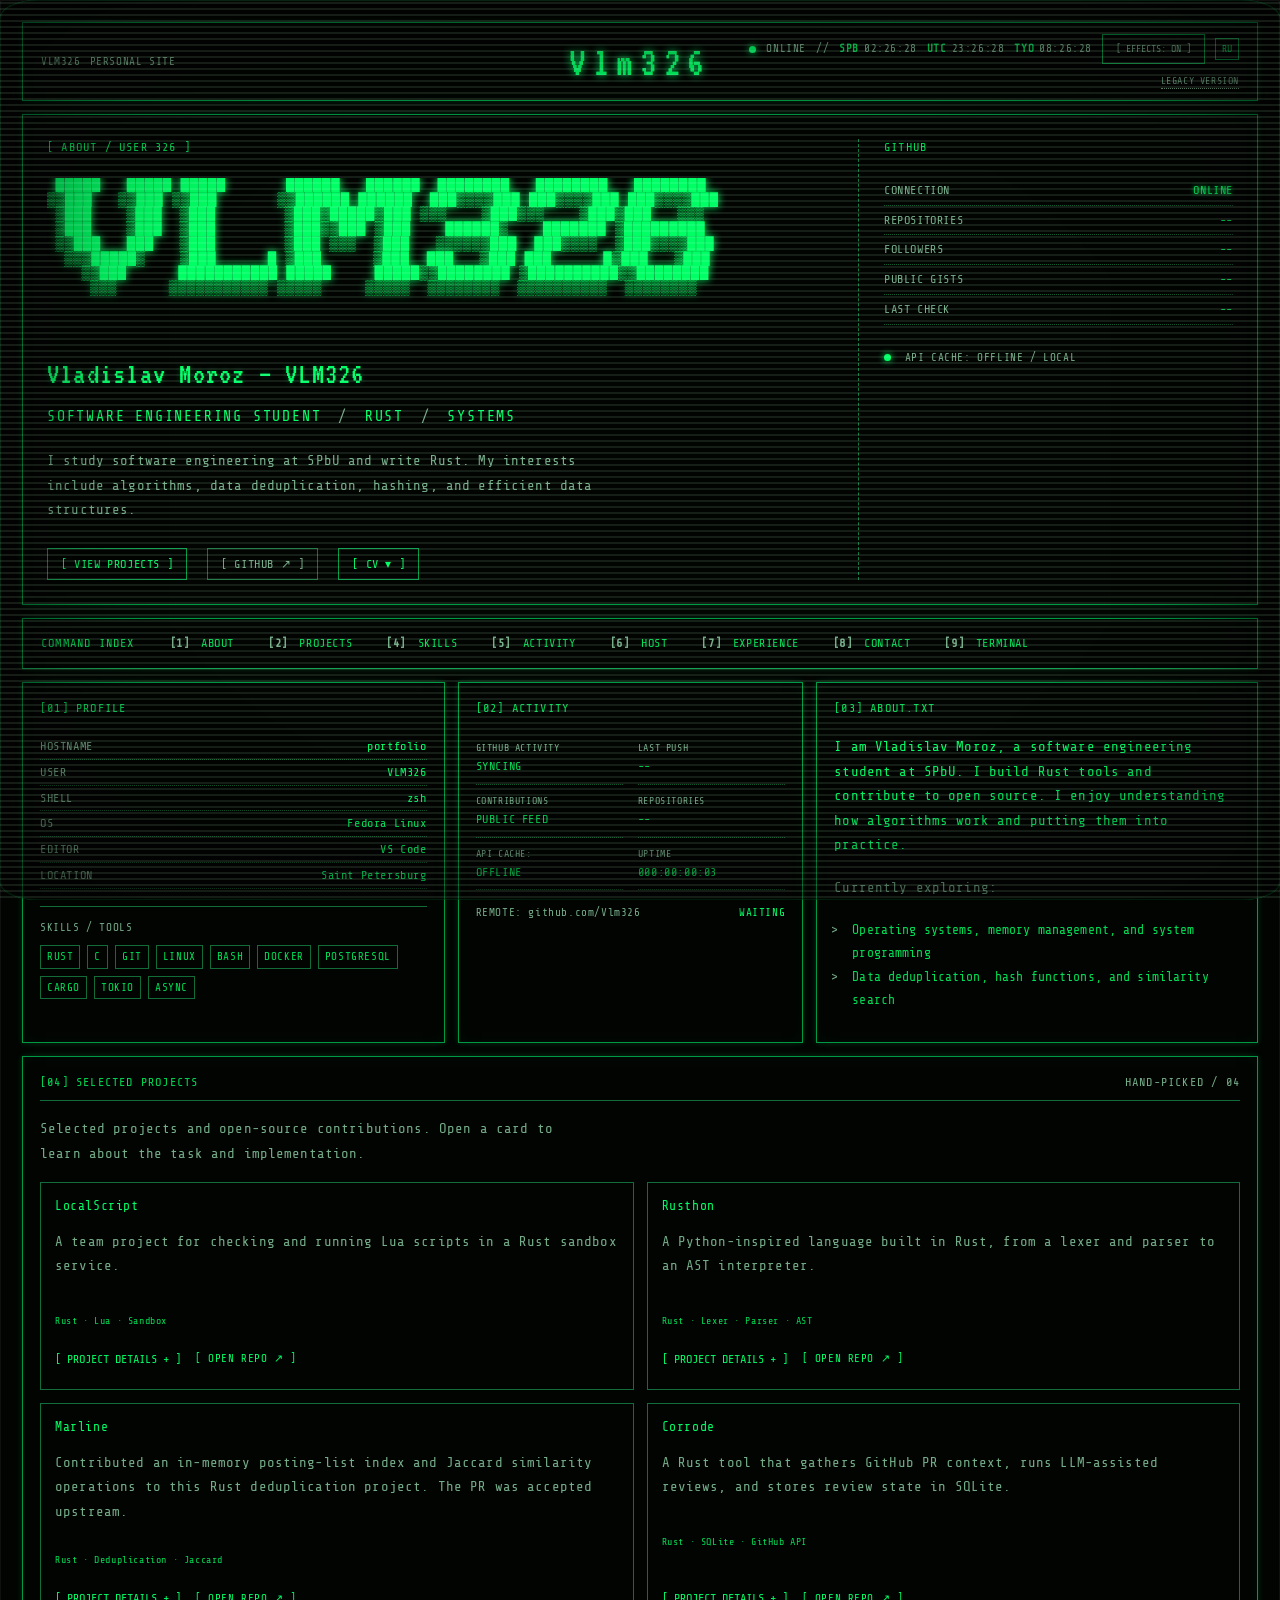
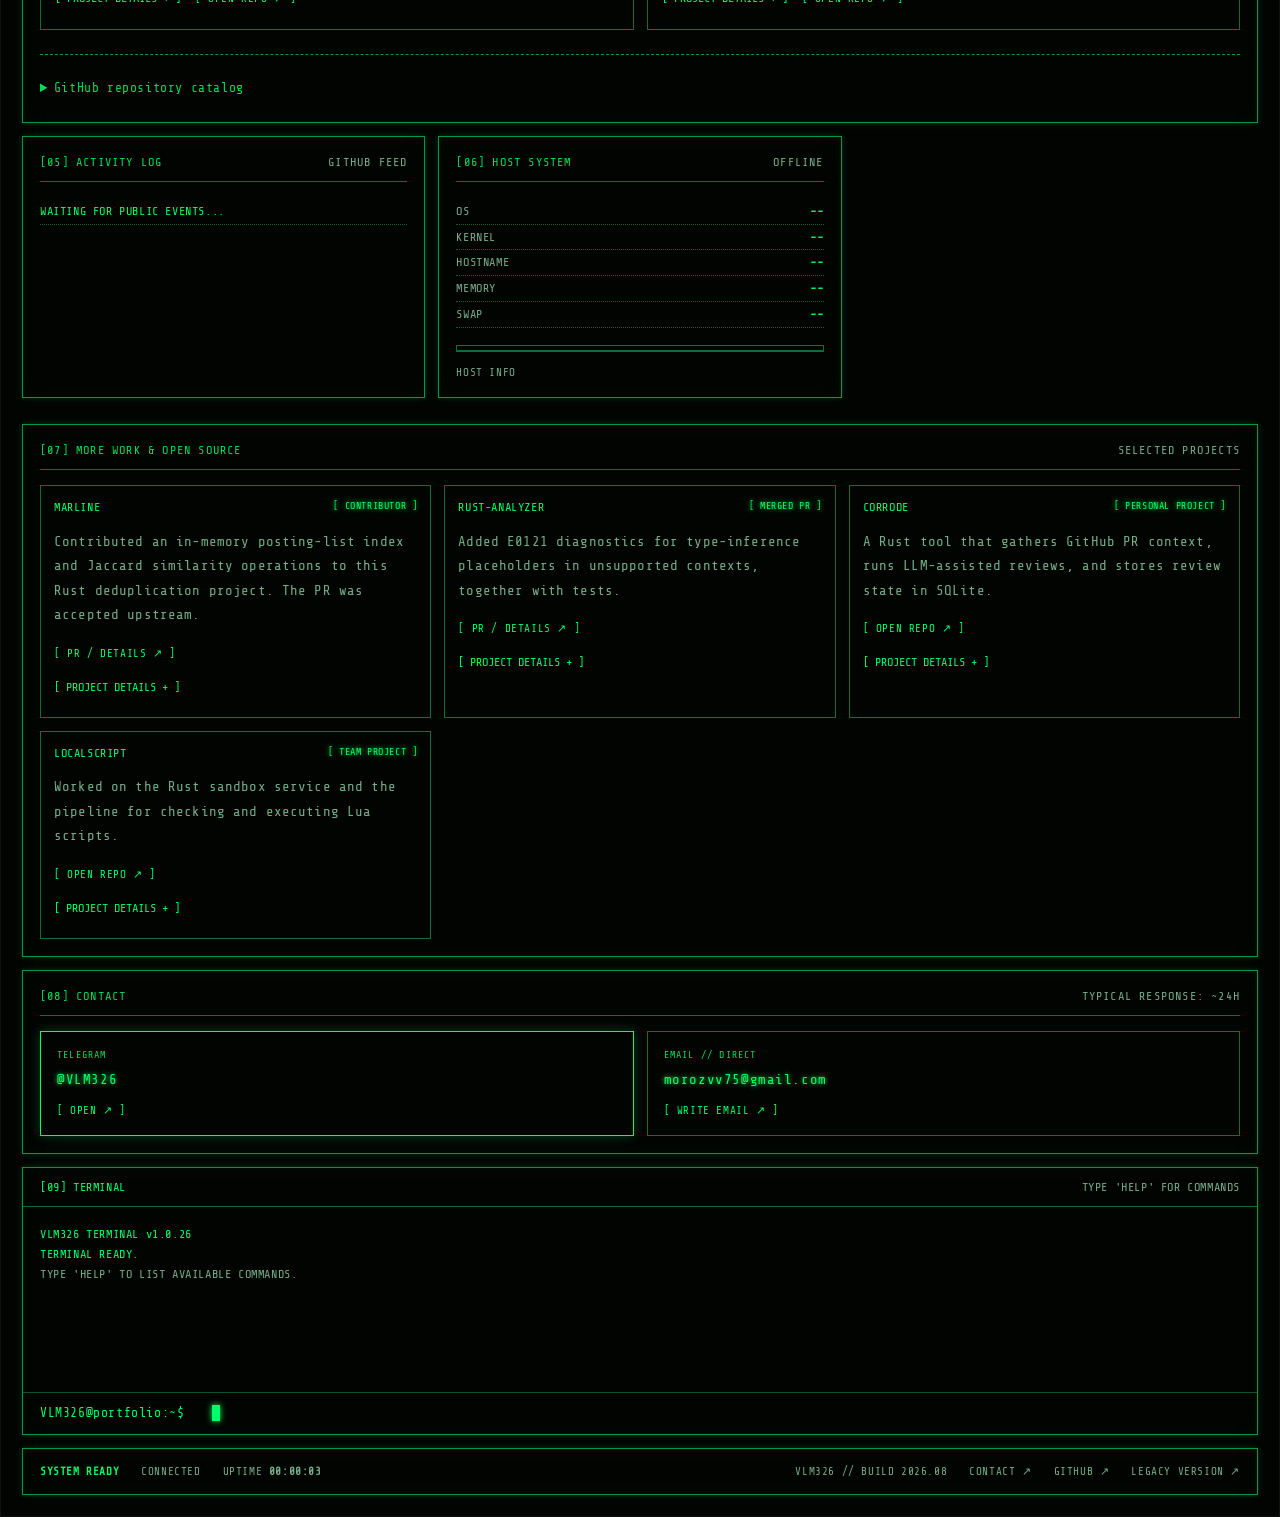
==== commit ba9b4e10: "update site" ====
--- a/frontend/index.html
+++ b/frontend/index.html
@@ -5,11 +5,74 @@
     <meta charset="UTF-8">
     <meta name="viewport" content="width=device-width, initial-scale=1.0">
     <meta name="theme-color" content="#020402">
-    <title>Vladislav Moroz — Portfolio</title>
+    <meta name="author" content="Vladislav Moroz">
+    <meta name="description"
+        content="Vladislav Moroz (VLM326) is a Software Engineering student at SPbU working on Rust, algorithms, hashing, and data deduplication. See Marline and rust-analyzer.">
+    <meta name="robots" content="index,follow,max-image-preview:large">
+    <link rel="canonical" href="https://vlm326.ru/">
+    <title>Vladislav Moroz (VLM326) — Rust Portfolio</title>
     <link rel="icon" href="favicon.svg" type="image/svg+xml">
+    <meta property="og:type" content="website">
+    <meta property="og:site_name" content="Vlm326">
+    <meta property="og:title" content="Vladislav Moroz (VLM326) — Rust Portfolio">
+    <meta property="og:description"
+        content="Rust, algorithms, hashing, and data deduplication projects by Vladislav Moroz.">
+    <meta property="og:url" content="https://vlm326.ru/">
+    <meta property="og:locale" content="en_US">
+    <meta property="og:image" content="https://vlm326.ru/me.jpg">
+    <meta property="og:image:secure_url" content="https://vlm326.ru/me.jpg">
+    <meta property="og:image:type" content="image/jpeg">
+    <meta property="og:image:width" content="640">
+    <meta property="og:image:height" content="640">
+    <meta property="og:image:alt" content="Vladislav Moroz working on a laptop">
+    <meta name="twitter:card" content="summary_large_image">
+    <meta name="twitter:title" content="Vladislav Moroz (VLM326) — Rust Portfolio">
+    <meta name="twitter:description"
+        content="Rust, algorithms, hashing, and data deduplication projects by Vladislav Moroz.">
+    <meta name="twitter:image" content="https://vlm326.ru/me.jpg">
+    <meta name="twitter:image:alt" content="Vladislav Moroz working on a laptop">
+    <script type="application/ld+json">
+        {
+            "@context": "https://schema.org",
+            "@type": "Person",
+            "name": "Vladislav Moroz",
+            "alternateName": ["Владислав Мороз", "Мороз Владислав", "VLM326"],
+            "url": "https://vlm326.ru/",
+            "image": "https://vlm326.ru/me.jpg",
+            "description": "Software Engineering student at SPbU interested in Rust, algorithms, hashing, and data deduplication.",
+            "sameAs": ["https://github.com/Vlm326"],
+            "knowsAbout": [
+                "Rust",
+                "Algorithms",
+                "Data structures",
+                "Hash functions",
+                "Data deduplication"
+            ]
+        }
+    </script>
+    <noscript><style>#boot { display: none !important; }</style></noscript>
     <link rel="preconnect" href="https://fonts.googleapis.com">
     <link rel="preconnect" href="https://fonts.gstatic.com" crossorigin>
     <link href="https://fonts.googleapis.com/css2?family=Share+Tech+Mono&family=VT323&display=swap" rel="stylesheet">
+    <script>
+        // Apply preferences before paint; unavailable storage is harmless.
+        (() => {
+            let effects = null;
+            let seen = false;
+            try {
+                effects = localStorage.getItem('vlm326-effects');
+                seen = localStorage.getItem('vlm326-intro-seen') === '1';
+            } catch {}
+            const reduced = window.matchMedia('(prefers-reduced-motion: reduce)').matches;
+            if (effects === 'off' || reduced) document.documentElement.classList.add('effects-off');
+            if (!seen && effects !== 'off' && !reduced) document.documentElement.classList.add('boot-pending');
+            // A failed application script must never leave the introduction blocking the page.
+            setTimeout(() => {
+                document.documentElement.classList.remove('boot-pending');
+                document.getElementById('top')?.removeAttribute('inert');
+            }, 3000);
+        })();
+    </script>
     <link rel="stylesheet" href="terminal.css">
 </head>
 
@@ -18,9 +81,10 @@
         <div class="boot__logo">Vlm326</div>
         <div class="boot__line" id="bootLine" data-i18n="boot.loading">LOADING...</div>
         <div class="boot__bar"><span></span></div>
+        <button type="button" class="terminal-button boot__skip" id="bootSkip" data-i18n="boot.skip">[ SKIP INTRO ]</button>
     </div>
 
-    <main class="crt-shell" id="top">
+    <main class="crt-shell" id="top" tabindex="-1">
         <div class="crt-shell__glass" aria-hidden="true"></div>
         <div class="crt-shell__noise" aria-hidden="true"></div>
         <div class="screen">
@@ -34,6 +98,8 @@
                         class="clock-group"><b>SPB</b><span id="clock">00:00:00</span></span><span
                         class="clock-group hide-small"><b>UTC</b><span id="clockUtc">00:00:00</span></span><span
                         class="clock-group hide-small"><b>TYO</b><span id="clockTokyo">00:00:00</span></span>
+                    <button class="terminal-button effects-toggle" id="effectsToggle" type="button" aria-pressed="true"
+                        aria-label="Visual effects" data-i18n-aria-label="effects.label">[ EFFECTS: ON ]</button>
                     <button class="language-toggle" id="languageToggle" type="button" aria-label="Switch to Russian"
                         data-i18n-aria-label="language.toggleLabel">RU</button>
                     <a class="legacy-link" href="legacy/" data-i18n="topbar.legacy">LEGACY VERSION</a></div>
@@ -54,8 +120,9 @@
                                                                            
                                                                            
                                                                            </pre>
+                    <h1 class="hero__name" data-i18n="hero.name">Vladislav Moroz — VLM326</h1>
                     <p class="hero__role" data-i18n-html="hero.role">STUDENT <span>/</span> RUST <span>/</span> LINUX</p>
-                    <p class="hero__copy" data-i18n="hero.copy">I STUDY COMPUTER SCIENCE AT SPBU AND WRITE SMALL PROGRAMS IN RUST.</p>
+                    <p class="hero__copy" data-i18n="hero.copy">I study software engineering at SPbU and write Rust. My interests include algorithms, data deduplication, hashing, and efficient data structures.</p>
                     <div class="hero__actions">
                         <a href="#projects" class="terminal-button" data-i18n="hero.projects">[ VIEW PROJECTS ]</a>
                         <a href="https://github.com/Vlm326" target="_blank" rel="noreferrer" data-i18n="hero.github"
@@ -114,7 +181,7 @@
 
             <div class="dashboard-grid">
                 <section class="panel terminal-box" id="skills">
-                    <div class="panel-title" data-i18n="profile.title">[01] PROFILE</div>
+                    <h2 class="panel-title" data-i18n="profile.title">[01] PROFILE</h2>
                     <div class="key-value">
                         <p><span data-i18n="profile.hostname">HOSTNAME</span> <span class="key-value__value" data-i18n="profile.hostnameValue">portfolio</span></p>
                         <p><span data-i18n="profile.user">USER</span> VLM326</p>
@@ -130,7 +197,7 @@
                 </section>
 
                 <section class="panel monitor terminal-box" aria-label="Activity" data-i18n-aria-label="monitor.title">
-                    <div class="panel-title" data-i18n="monitor.title">[02] ACTIVITY</div>
+                    <h2 class="panel-title" data-i18n="monitor.title">[02] ACTIVITY</h2>
                     <div class="monitor-grid">
                         <div><span data-i18n="monitor.githubActivity">GITHUB ACTIVITY</span><b id="monitorActivity" data-i18n="status.syncing">SYNCING</b></div>
                         <div><span data-i18n="monitor.lastCommit">LAST COMMIT</span><b id="lastCommit">--</b></div>
@@ -144,60 +211,67 @@
                 </section>
 
                 <section class="panel terminal-box about-panel">
-                    <div class="panel-title" data-i18n="about.title">[03] ABOUT.TXT</div>
-                    <p data-i18n="about.copy">I AM VLADISLAV MOROZ, A STUDENT AT SPBU. I AM LEARNING RUST AND IMPROVING MY COMPUTER SCIENCE SKILLS.</p>
-                    <p class="dim" data-i18n="about.exploring">CURRENTLY EXPLORING:</p>
+                    <h2 class="panel-title" data-i18n="about.title">[03] ABOUT.TXT</h2>
+                    <p data-i18n="about.copy">I am Vladislav Moroz, a software engineering student at SPbU. I build Rust tools and contribute to open source. I enjoy understanding how algorithms work and putting them into practice.</p>
+                    <p class="dim" data-i18n="about.exploring">Currently exploring:</p>
                     <ul class="prompt-list">
-                        <li data-i18n="about.topic1">FILE SYSTEMS &amp; DEDUPLICATION</li>
-                        <li data-i18n="about.topic2">COMPILER CONSTRUCTION</li>
+                        <li data-i18n="about.topic1">Operating systems, memory management, and system programming</li>
+                        <li data-i18n="about.topic2">Data deduplication, hash functions, and similarity search</li>
                     </ul>
                 </section>
             </div>
 
             <section class="section-block terminal-box" id="projects">
-                <div class="section-heading"><span data-i18n="projects.title">[04] PROJECTS</span><span class="dim"><span data-i18n="projects.repositories">REPOSITORIES</span> // <span
-                            id="projectCount">--</span> <span data-i18n="projects.found">FOUND</span></span></div>
-                <div class="registry-controls" role="group" aria-label="Project sorting" data-i18n-aria-label="projects.sorting"><button
-                        class="sort-button is-active" data-sort="stars" data-i18n="projects.sortStars">[★ STARS]</button><button class="sort-button"
-                        data-sort="updated" data-i18n="projects.sortUpdated">[↻ UPDATED]</button></div>
+                <div class="section-heading"><h2 data-i18n="projects.title">[04] SELECTED PROJECTS</h2><span class="dim" data-i18n="projects.selection">HAND-PICKED / 04</span></div>
+                <p class="section-intro" data-i18n="projects.intro">Selected projects and open-source contributions. Open a card to learn about the task and implementation.</p>
                 <div class="project-grid" id="projectGrid">
                     <article class="project-card">
-                        <div class="project-card__top"><span>LOCAL_SCRIPT</span><span class="live-value">ACTIVE</span>
-                        </div>
-                        <p>SCRIPT EXECUTION WITH AST ANALYSIS AND SANDBOXING.</p>
-                        <div class="project-card__tags">RUST · PYTHON · LUA</div><a
-                            href="https://github.com/Vlm326/LocalScript" target="_blank" rel="noreferrer">[ OPEN REPO ↗
-                            ]</a>
+                        <div class="project-card__top"><h3>LocalScript</h3></div>
+                        <p data-i18n="projects.localScript">A team project for checking and running Lua scripts in a Rust sandbox service.</p>
+                        <div class="project-card__tags">Rust · Lua · Sandbox</div>
+                        <a href="https://github.com/Vlm326/LocalScript" target="_blank" rel="noreferrer" data-i18n="projects.openRepo">[ OPEN REPO ↗ ]</a>
                     </article>
                     <article class="project-card">
-                        <div class="project-card__top"><span>NETANALYSIS</span><span class="live-value">STABLE</span>
-                        </div>
-                        <p>GRAPH ANALYSIS WITH BFS, SCC, AND LANDMARK INDEXING.</p>
-                        <div class="project-card__tags">RUST · GRAPHS</div><a
-                            href="https://github.com/Vlm326/NetAnalysys" target="_blank" rel="noreferrer">[ OPEN REPO ↗
-                            ]</a>
+                        <div class="project-card__top"><h3>Rusthon</h3></div>
+                        <p data-i18n="projects.rusthon">A Python-inspired language built in Rust, from a lexer and parser to an AST interpreter.</p>
+                        <div class="project-card__tags">Rust · Lexer · Parser · AST</div>
+                        <a href="https://github.com/Vlm326/Rusthon" target="_blank" rel="noreferrer" data-i18n="projects.openRepo">[ OPEN REPO ↗ ]</a>
                     </article>
                     <article class="project-card">
-                        <div class="project-card__top"><span>RUSTHON</span><span class="live-value">BUILDING</span>
-                        </div>
-                        <p>PYTHON-INSPIRED LANGUAGE IMPLEMENTED IN RUST. LEXER, PARSER, AST, INTERPRETER.</p>
-                        <div class="project-card__tags">RUST · PARSER · AST</div><a
-                            href="https://github.com/Vlm326/Rusthon" target="_blank" rel="noreferrer">[ OPEN REPO ↗
-                            ]</a>
+                        <div class="project-card__top"><h3>Marline</h3></div>
+                        <p data-i18n="experience.marline">Contributed an in-memory posting-list index and Jaccard similarity operations to this Rust deduplication project. The PR was accepted upstream.</p>
+                        <div class="project-card__tags">Rust · Deduplication · Jaccard</div>
+                        <a href="https://github.com/admitrievtsev/marline/pull/2" target="_blank" rel="noreferrer" data-i18n="projects.openRepo">[ OPEN REPO ↗ ]</a>
                     </article>
-                </div>
+                    <article class="project-card">
+                        <div class="project-card__top"><h3>Corrode</h3></div>
+                        <p data-i18n="experience.corrode">A Rust tool that gathers GitHub PR context, runs LLM-assisted reviews, and stores review state in SQLite.</p>
+                        <div class="project-card__tags">Rust · SQLite · GitHub API</div>
+                        <a href="https://github.com/Vlm326/Corrode" target="_blank" rel="noreferrer" data-i18n="projects.openRepo">[ OPEN REPO ↗ ]</a>
+                    </article>
+                </div>
+                <details class="repository-catalog">
+                    <summary data-i18n="projects.catalog">GitHub repository catalog</summary>
+                    <p class="dim catalog-count"><span data-i18n="projects.repositories">REPOSITORIES</span> // <span
+                            id="projectCount">--</span> <span data-i18n="projects.found">FOUND</span></p>
+                    <div class="registry-controls" role="group" aria-label="Project sorting" data-i18n-aria-label="projects.sorting">
+                        <button class="sort-button is-active" aria-pressed="true" data-sort="stars" data-i18n="projects.sortStars">[★ STARS]</button>
+                        <button class="sort-button" aria-pressed="false" data-sort="updated" data-i18n="projects.sortUpdated">[↻ UPDATED]</button>
+                    </div>
+                    <div class="project-grid" id="repoGrid"></div>
+                </details>
             </section>
 
             <div class="lower-grid">
                 <section class="section-block terminal-box" id="activity">
-                    <div class="section-heading"><span data-i18n="activity.title">[05] ACTIVITY LOG</span><span class="dim" data-i18n="activity.feed">GITHUB FEED</span>
+                    <div class="section-heading"><h2 data-i18n="activity.title">[05] ACTIVITY LOG</h2><span class="dim" data-i18n="activity.feed">GITHUB FEED</span>
                     </div>
                     <div class="activity" id="activityFeed">
                         <p data-i18n="activity.waiting">WAITING FOR PUBLIC EVENTS...</p>
                     </div>
                 </section>
                 <section class="section-block terminal-box" id="hostSystem">
-                    <div class="section-heading"><span data-i18n="host.title">[06] HOST SYSTEM</span><span class="dim" id="hostSync" data-i18n="status.linking">LINKING ...</span></div>
+                    <div class="section-heading"><h2 data-i18n="host.title">[06] HOST SYSTEM</h2><span class="dim" id="hostSync" data-i18n="status.linking">LINKING ...</span></div>
                     <div class="key-value">
                         <p><span data-i18n="host.os">OS</span><b id="hostOs">--</b></p>
                         <p><span data-i18n="host.kernel">KERNEL</span><b id="hostKernel">--</b></p>
@@ -209,38 +283,42 @@
                     <div class="subheading" data-i18n="host.info">HOST INFO</div>
                 </section>
                 <section class="section-block terminal-box achievements" id="achievements">
-                    <div class="section-heading"><span data-i18n="experience.title">[07] SELECTED WORK</span><span class="dim" data-i18n="experience.selected">SELECTED ITEMS</span>
+                    <div class="section-heading"><h2 data-i18n="experience.title">[07] MORE WORK &amp; OPEN SOURCE</h2><span class="dim" data-i18n="experience.selected">SELECTED ITEMS</span>
                     </div>
                     <div class="achievement-list">
                         <article>
-                            <div class="achievement-title"><span>MARLINE</span><span class="live-value" data-i18n="experience.contributor">[ CONTRIBUTOR ]</span>
+                            <div class="achievement-title"><h3>MARLINE</h3><span class="live-value" data-i18n="experience.contributor">[ CONTRIBUTOR ]</span>
                             </div>
-                            <p data-i18n="experience.marline">CONTRIBUTED AN IN-MEMORY POSTING-LIST INDEX AND JACCARD SIMILARITY OPERATIONS; THE PR WAS ACCEPTED UPSTREAM.</p>
+                            <p data-i18n="experience.marline">Contributed an in-memory posting-list index and Jaccard similarity operations to this Rust deduplication project. The PR was accepted upstream.</p>
                             <a href="https://github.com/admitrievtsev/marline/pull/2" target="_blank" rel="noreferrer" data-i18n="experience.prDetails">[ PR / DETAILS ↗ ]</a>
+                            <button type="button" class="project-details" data-project="marline" aria-haspopup="dialog" data-i18n="projects.details">[ PROJECT DETAILS + ]</button>
                         </article>
                         <article>
-                            <div class="achievement-title"><span>RUST-ANALYZER</span><span class="live-value" data-i18n="experience.merged">[ MERGED PR ]</span></div>
-                            <p data-i18n="experience.rustAnalyzer">ADDED E0121 DIAGNOSTICS FOR TYPE-INFERENCE PLACEHOLDERS IN UNSUPPORTED CONTEXTS, WITH TESTS.</p><a
+                            <div class="achievement-title"><h3>RUST-ANALYZER</h3><span class="live-value" data-i18n="experience.merged">[ MERGED PR ]</span></div>
+                            <p data-i18n="experience.rustAnalyzer">Added E0121 diagnostics for type-inference placeholders in unsupported contexts, together with tests.</p><a
                                 href="https://github.com/rust-lang/rust-analyzer/pull/22469"
                                 target="_blank" rel="noreferrer" data-i18n="experience.prDetails">[ PR / DETAILS ↗ ]</a>
+                            <button type="button" class="project-details" data-project="rust-analyzer" aria-haspopup="dialog" data-i18n="projects.details">[ PROJECT DETAILS + ]</button>
                         </article>
                         <article>
-                            <div class="achievement-title"><span>CORRODE</span><span class="live-value" data-i18n="experience.personalProject">[ PERSONAL PROJECT ]</span></div>
-                            <p data-i18n="experience.corrode">A RUST TOOL THAT COLLECTS GITHUB PR CONTEXT, RUNS LLM-ASSISTED REVIEWS, AND STORES REVIEW STATE IN SQLITE.</p><a
+                            <div class="achievement-title"><h3>CORRODE</h3><span class="live-value" data-i18n="experience.personalProject">[ PERSONAL PROJECT ]</span></div>
+                            <p data-i18n="experience.corrode">A Rust tool that gathers GitHub PR context, runs LLM-assisted reviews, and stores review state in SQLite.</p><a
                                 href="https://github.com/Vlm326/Corrode" target="_blank" rel="noreferrer" data-i18n="experience.openRepo">[ OPEN REPO ↗ ]</a>
+                            <button type="button" class="project-details" data-project="corrode" aria-haspopup="dialog" data-i18n="projects.details">[ PROJECT DETAILS + ]</button>
                         </article>
                         <article>
-                            <div class="achievement-title"><span>LOCALSCRIPT</span><span class="live-value" data-i18n="experience.teamProject">[ TEAM PROJECT ]</span></div>
-                            <p data-i18n="experience.localScript">BUILT PART OF A RUST SANDBOX SERVICE AND THE PIPELINE FOR LUA SYNTAX / SAFETY CHECKS AND EXECUTION.</p><a
+                            <div class="achievement-title"><h3>LOCALSCRIPT</h3><span class="live-value" data-i18n="experience.teamProject">[ TEAM PROJECT ]</span></div>
+                            <p data-i18n="experience.localScript">Worked on the Rust sandbox service and the pipeline for checking and executing Lua scripts.</p><a
                                 href="https://github.com/Vlm326/LocalScript" target="_blank"
                                 rel="noreferrer" data-i18n="experience.openRepo">[ OPEN REPO ↗ ]</a>
+                            <button type="button" class="project-details" data-project="localscript" aria-haspopup="dialog" data-i18n="projects.details">[ PROJECT DETAILS + ]</button>
                         </article>
                     </div>
                 </section>
             </div>
 
             <section class="section-block terminal-box" id="contact">
-                    <div class="section-heading"><span data-i18n="contact.title">[08] CONTACT</span><span class="dim" data-i18n="contact.response">RESPONSE TIME
+                    <div class="section-heading"><h2 data-i18n="contact.title">[08] CONTACT</h2><span class="dim" data-i18n="contact.response">RESPONSE TIME
                         ~24H</span></div>
                 <div class="contact-grid">
                     <a class="contact-card contact-card--primary" href="https://t.me/VLM326" target="_blank"
@@ -258,7 +336,7 @@
             </section>
 
             <section class="terminal-window terminal-box" id="terminal">
-                <div class="terminal-window__bar"><span data-i18n="terminal.title">[09] TERMINAL</span><span class="dim" data-i18n="terminal.helpHint">type 'help' for commands</span></div>
+                <div class="terminal-window__bar"><h2 data-i18n="terminal.title">[09] TERMINAL</h2><span class="dim" data-i18n="terminal.helpHint">type 'help' for commands</span></div>
                 <div class="terminal-output" id="terminalOutput" aria-live="polite">
                     <p data-i18n="terminal.welcome">VLM326 TERMINAL v1.0.26</p>
                     <p data-i18n="terminal.ready">TERMINAL READY.</p>
@@ -279,6 +357,17 @@
             </footer>
         </div>
     </main>
+    <dialog class="project-dialog" id="projectDialog" aria-labelledby="projectDialogTitle">
+        <div class="project-dialog__header">
+            <span class="eyebrow">PROJECT / README</span>
+            <button type="button" class="terminal-button" id="projectDialogClose" data-i18n="project.close" autofocus>[ CLOSE × ]</button>
+        </div>
+        <h2 id="projectDialogTitle"></h2>
+        <p class="project-card__tags" id="projectDialogStack"></p>
+        <div class="project-dialog__body" id="projectDialogBody"></div>
+        <a class="terminal-button" id="projectDialogSource" target="_blank" rel="noreferrer" data-i18n="project.source">[ CODE / PR ↗ ]</a>
+    </dialog>
+
     <script src="app.js"></script>
 </body>
 
--- a/frontend/terminal.css
+++ b/frontend/terminal.css
@@ -4,7 +4,7 @@
     --green: #00ff66;
     --green-2: #00dd55;
     --line: #009944;
-    --dim: #32945e;
+    --dim: #75ac88;
     --glow: rgba(0, 255, 120, .25);
     font-family: "Share Tech Mono", ui-monospace, monospace;
     color: var(--green)
@@ -43,16 +43,15 @@
     z-index: 20;
     inset: 0;
     background: #000;
-    display: grid;
+    display: none;
     place-content: center;
     padding: 24px;
     color: var(--green);
     transition: opacity .7s, visibility .7s
 }
 
-.boot.is-hidden {
-    opacity: 0;
-    visibility: hidden
+html.boot-pending .boot {
+    display: grid;
 }
 
 .boot__logo {
@@ -79,7 +78,7 @@
     height: 100%;
     background: var(--green);
     width: 0;
-    animation: bootbar 2.1s steps(10) forwards
+    animation: bootbar 1.2s steps(10) forwards
 }
 
 .crt-shell {
@@ -252,6 +251,14 @@
     letter-spacing: .12em
 }
 
+.hero__name {
+    margin: 10px 0;
+    color: var(--green);
+    font: clamp(25px, 2.4vw, 36px)/1.1 VT323, monospace;
+    letter-spacing: .04em;
+    text-shadow: 0 0 6px var(--glow)
+}
+
 .hero__role span {
     color: var(--dim);
     margin: 0 7px
@@ -530,9 +537,25 @@
 
 .section-heading {
     display: flex;
+    align-items: center;
     justify-content: space-between;
     border-bottom: 1px solid #126c38;
     padding-bottom: 10px
+}
+
+.section-heading h2 {
+    font: inherit
+}
+
+.section-heading h2,
+.panel-title {
+    margin: 0;
+    font-weight: normal
+}
+
+.terminal-window__bar h2 {
+    margin: 0;
+    font: inherit
 }
 
 .project-grid {
@@ -559,6 +582,12 @@
     display: flex;
     justify-content: space-between;
     font-size: 13px
+}
+
+.project-card__top h3,
+.achievement-title h3 {
+    margin: 0;
+    font: inherit
 }
 
 .project-card p {
@@ -1163,6 +1192,10 @@
         line-height: 1.8
     }
 
+    .hero__name {
+        font-size: clamp(22px, 6vw, 30px)
+    }
+
     .hero__role span {
         margin: 0 2px
     }
@@ -1380,3 +1413,274 @@
         min-height: 24px
     }
 }
+
+
+/* Reading and project exploration retain the terminal palette. */
+.hero__copy,
+.about-panel p,
+.project-card p,
+.achievement-list p,
+.section-intro {
+    font-size: 14px;
+    line-height: 1.75;
+    letter-spacing: .01em;
+    text-transform: none;
+}
+
+.hero__copy,
+.section-intro {
+    max-width: 70ch;
+}
+
+.section-intro {
+    color: var(--dim);
+    margin: 16px 0;
+}
+
+.prompt-list {
+    font-size: 13px;
+    line-height: 1.8;
+    letter-spacing: .01em;
+}
+
+.project-card {
+    min-width: 0;
+    display: flex;
+    flex-direction: column;
+}
+
+.project-card__top h3,
+.achievement-title h3 {
+    overflow-wrap: anywhere;
+}
+
+.project-card__actions {
+    margin-top: auto;
+    display: flex;
+    flex-wrap: wrap;
+    gap: 14px;
+    align-items: center;
+}
+
+.project-details {
+    background: transparent;
+    border: 0;
+    color: var(--green);
+    cursor: pointer;
+    padding: 8px 0;
+    font: inherit;
+    font-size: 12px;
+    text-align: left;
+}
+
+.project-card--interactive {
+    position: relative;
+}
+
+.project-card--interactive .project-details::after {
+    content: "";
+    position: absolute;
+    inset: 0;
+}
+
+.project-card__actions a {
+    position: relative;
+    z-index: 1;
+    padding: 8px 0;
+}
+
+.project-card:focus-within {
+    border-color: var(--green);
+}
+
+button:focus-visible,
+a:focus-visible,
+summary:focus-visible {
+    outline: 2px solid var(--green);
+    outline-offset: 4px;
+}
+
+.project-card--interactive .project-details:focus-visible::after {
+    outline: 2px solid var(--green);
+    outline-offset: 3px;
+}
+
+.repository-catalog {
+    margin-top: 24px;
+    padding-top: 16px;
+    border-top: 1px dashed var(--line);
+}
+
+.repository-catalog > summary {
+    cursor: pointer;
+    color: var(--green-2);
+    width: fit-content;
+    padding: 8px 0;
+    font-size: 13px;
+}
+
+.achievement-list .project-details {
+    display: block;
+    margin-top: 8px;
+}
+
+.achievement-title {
+    flex-wrap: wrap;
+}
+
+.boot__skip {
+    margin-top: 24px;
+    justify-self: center;
+    background: transparent;
+    cursor: pointer;
+}
+
+.effects-toggle {
+    cursor: pointer;
+    background: transparent;
+    font-size: 10px;
+    white-space: nowrap;
+}
+
+.topbar__status {
+    flex-wrap: wrap;
+    gap: 10px;
+}
+
+.hero__actions {
+    flex-wrap: wrap;
+}
+
+.project-dialog {
+    width: min(680px, calc(100% - 32px));
+    max-height: calc(100dvh - 40px);
+    overflow-y: auto;
+    padding: 26px;
+    background: var(--screen);
+    color: var(--green);
+    border: 1px solid var(--line);
+    box-shadow: 0 0 32px var(--glow);
+    scrollbar-color: var(--line) var(--bg);
+}
+
+.project-dialog::backdrop {
+    background: rgba(0, 0, 0, .8);
+}
+
+html:has(.project-dialog[open]) {
+    overflow: hidden;
+}
+
+.project-dialog__header {
+    display: flex;
+    align-items: center;
+    justify-content: space-between;
+    gap: 12px;
+}
+
+.project-dialog__header button {
+    background: transparent;
+    cursor: pointer;
+}
+
+.project-dialog h2 {
+    margin: 24px 0 10px;
+    font-size: 25px;
+    overflow-wrap: anywhere;
+}
+
+.project-dialog__body {
+    margin: 24px 0;
+}
+
+.project-dialog__body h3 {
+    font-size: 13px;
+    font-weight: normal;
+    color: var(--green-2);
+    margin: 24px 0 8px;
+}
+
+.project-dialog__body p {
+    color: var(--dim);
+    font-size: 15px;
+    line-height: 1.8;
+    letter-spacing: .01em;
+    margin: 0 0 16px;
+}
+
+/* This preference covers motion, scanlines, glare, and hover movement. */
+html.effects-off {
+    scroll-behavior: auto;
+}
+
+html.effects-off *,
+html.effects-off *::before,
+html.effects-off *::after {
+    animation: none !important;
+    transition: none !important;
+    scroll-behavior: auto !important;
+}
+
+html.effects-off .crt-shell__glass,
+html.effects-off .crt-shell__noise {
+    display: none;
+}
+
+html.effects-off .reveal {
+    opacity: 1;
+    transform: none;
+}
+
+html.effects-off .project-card:hover,
+html.effects-off .contact-card:hover,
+html.effects-off .contact-card:focus {
+    transform: none;
+}
+
+@media (prefers-reduced-motion: reduce) {
+    .crt-shell__glass,
+    .crt-shell__noise {
+        display: none;
+    }
+
+    *,
+    *::before,
+    *::after {
+        transition: none !important;
+    }
+
+    .project-card:hover,
+    .contact-card:hover,
+    .contact-card:focus {
+        transform: none;
+    }
+}
+
+@media (max-width: 480px) {
+    .project-dialog {
+        padding: 18px;
+    }
+
+    .project-dialog__header {
+        flex-wrap: wrap;
+    }
+}
+
+.theme-amber .project-dialog {
+    filter: hue-rotate(-95deg) saturate(1.15);
+}
+
+.theme-white .project-dialog {
+    filter: grayscale(1) brightness(1.35) contrast(.95);
+}
+
+.catalog-count {
+    font-size: 11px;
+}
+
+
+@media (min-width: 851px) {
+    #projectGrid {
+        grid-template-columns: repeat(2, minmax(0, 1fr));
+    }
+}
